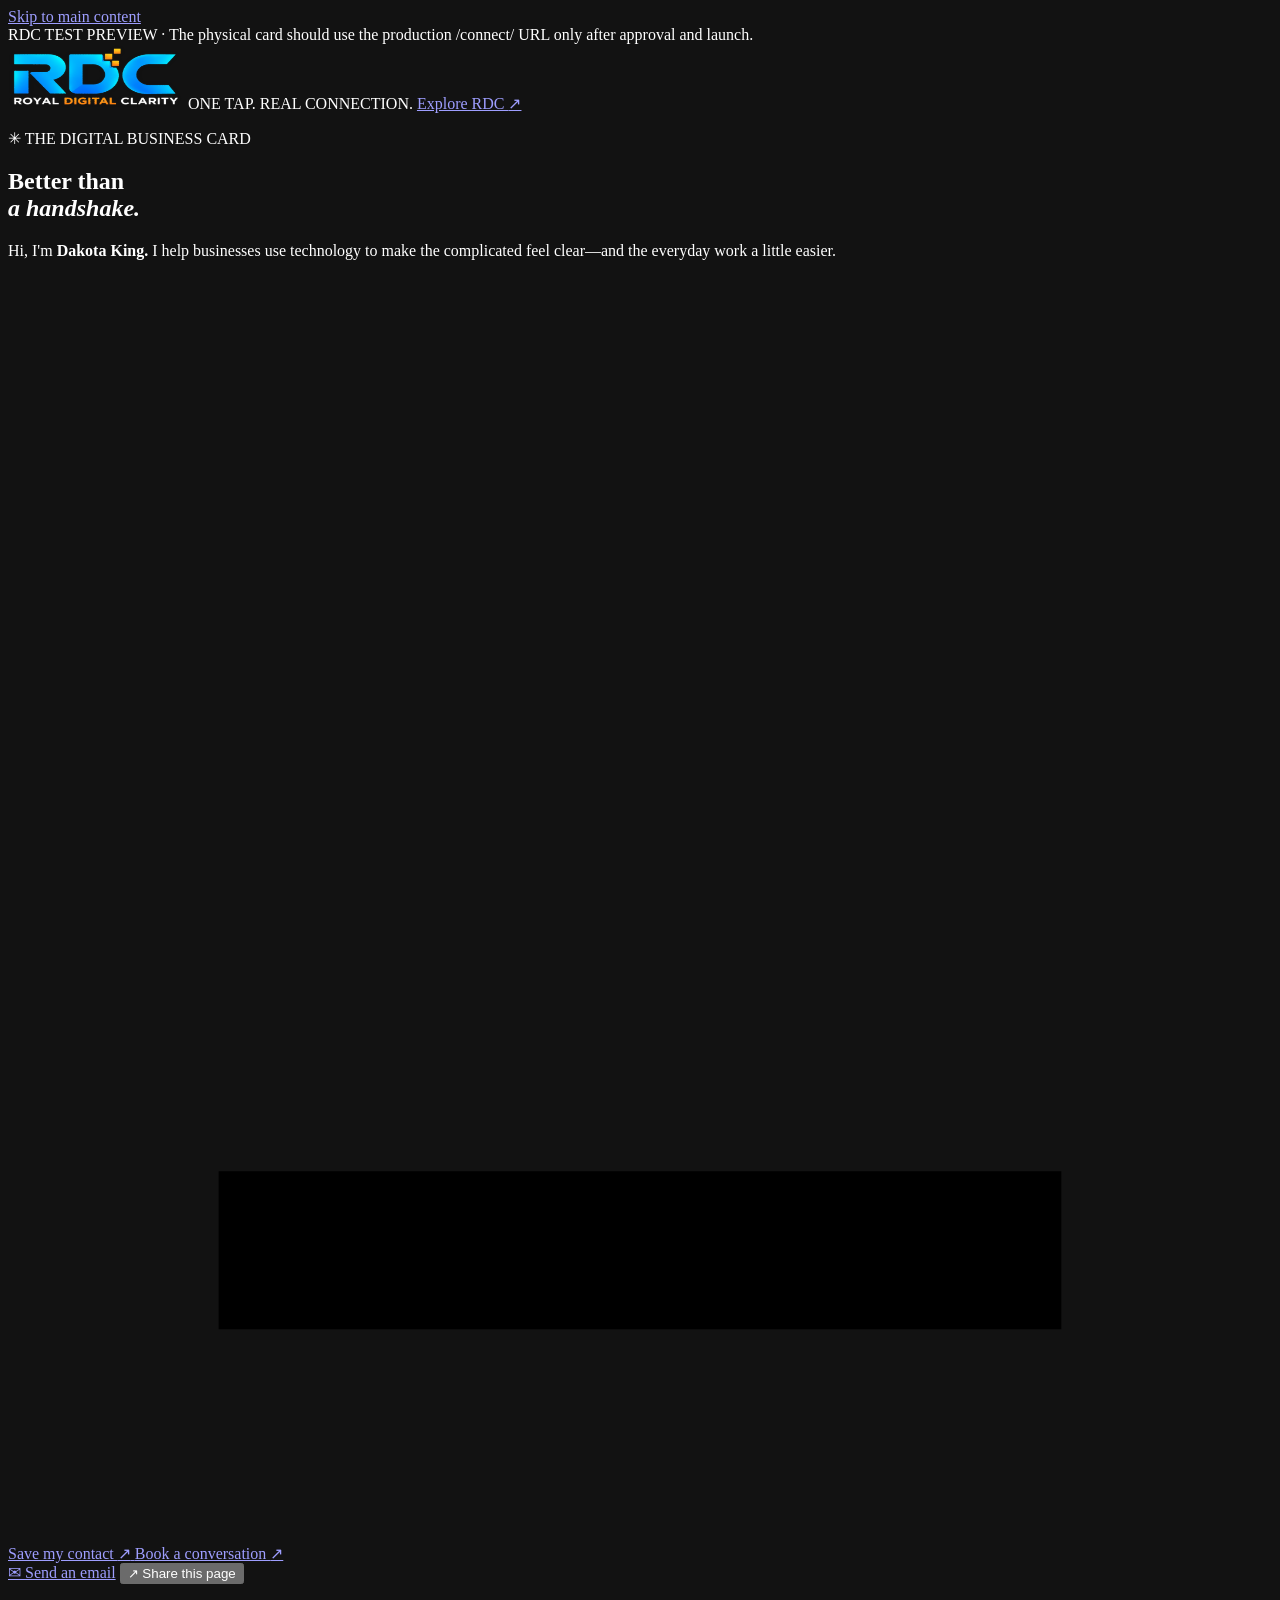
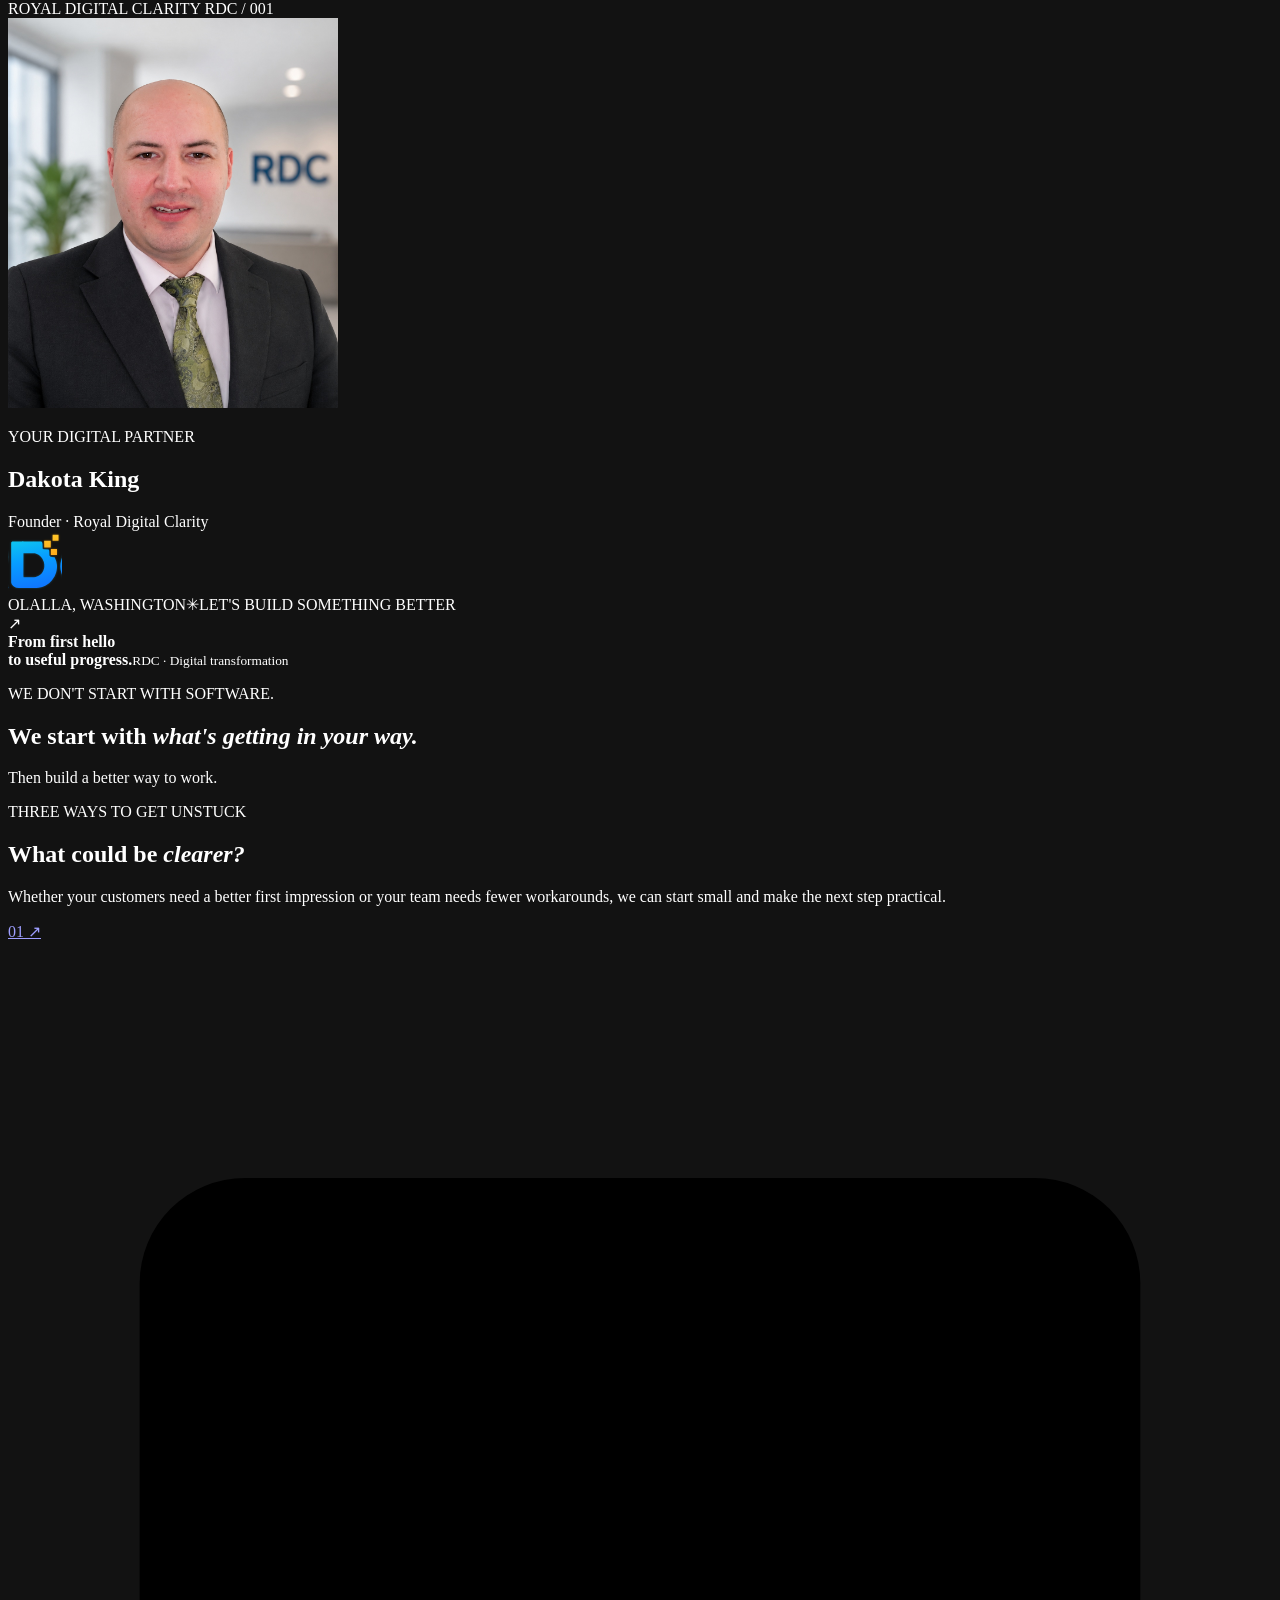
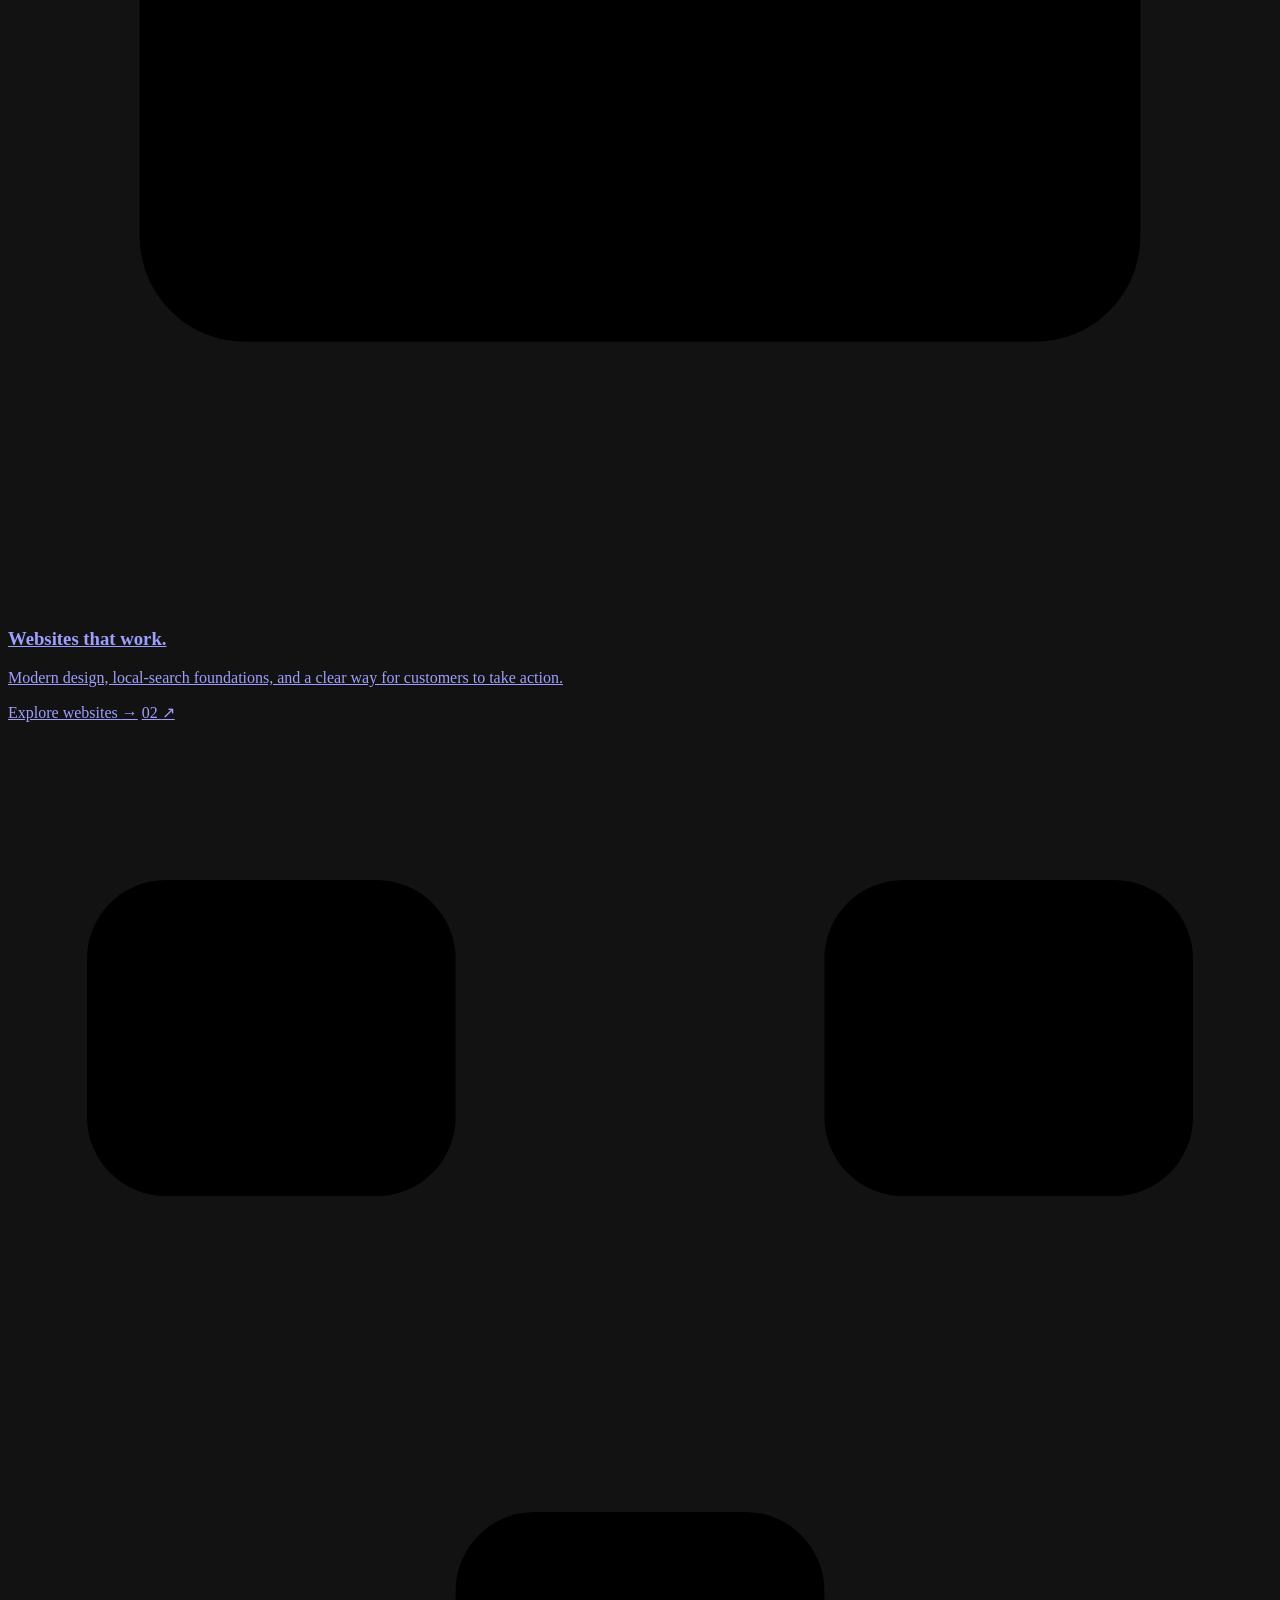
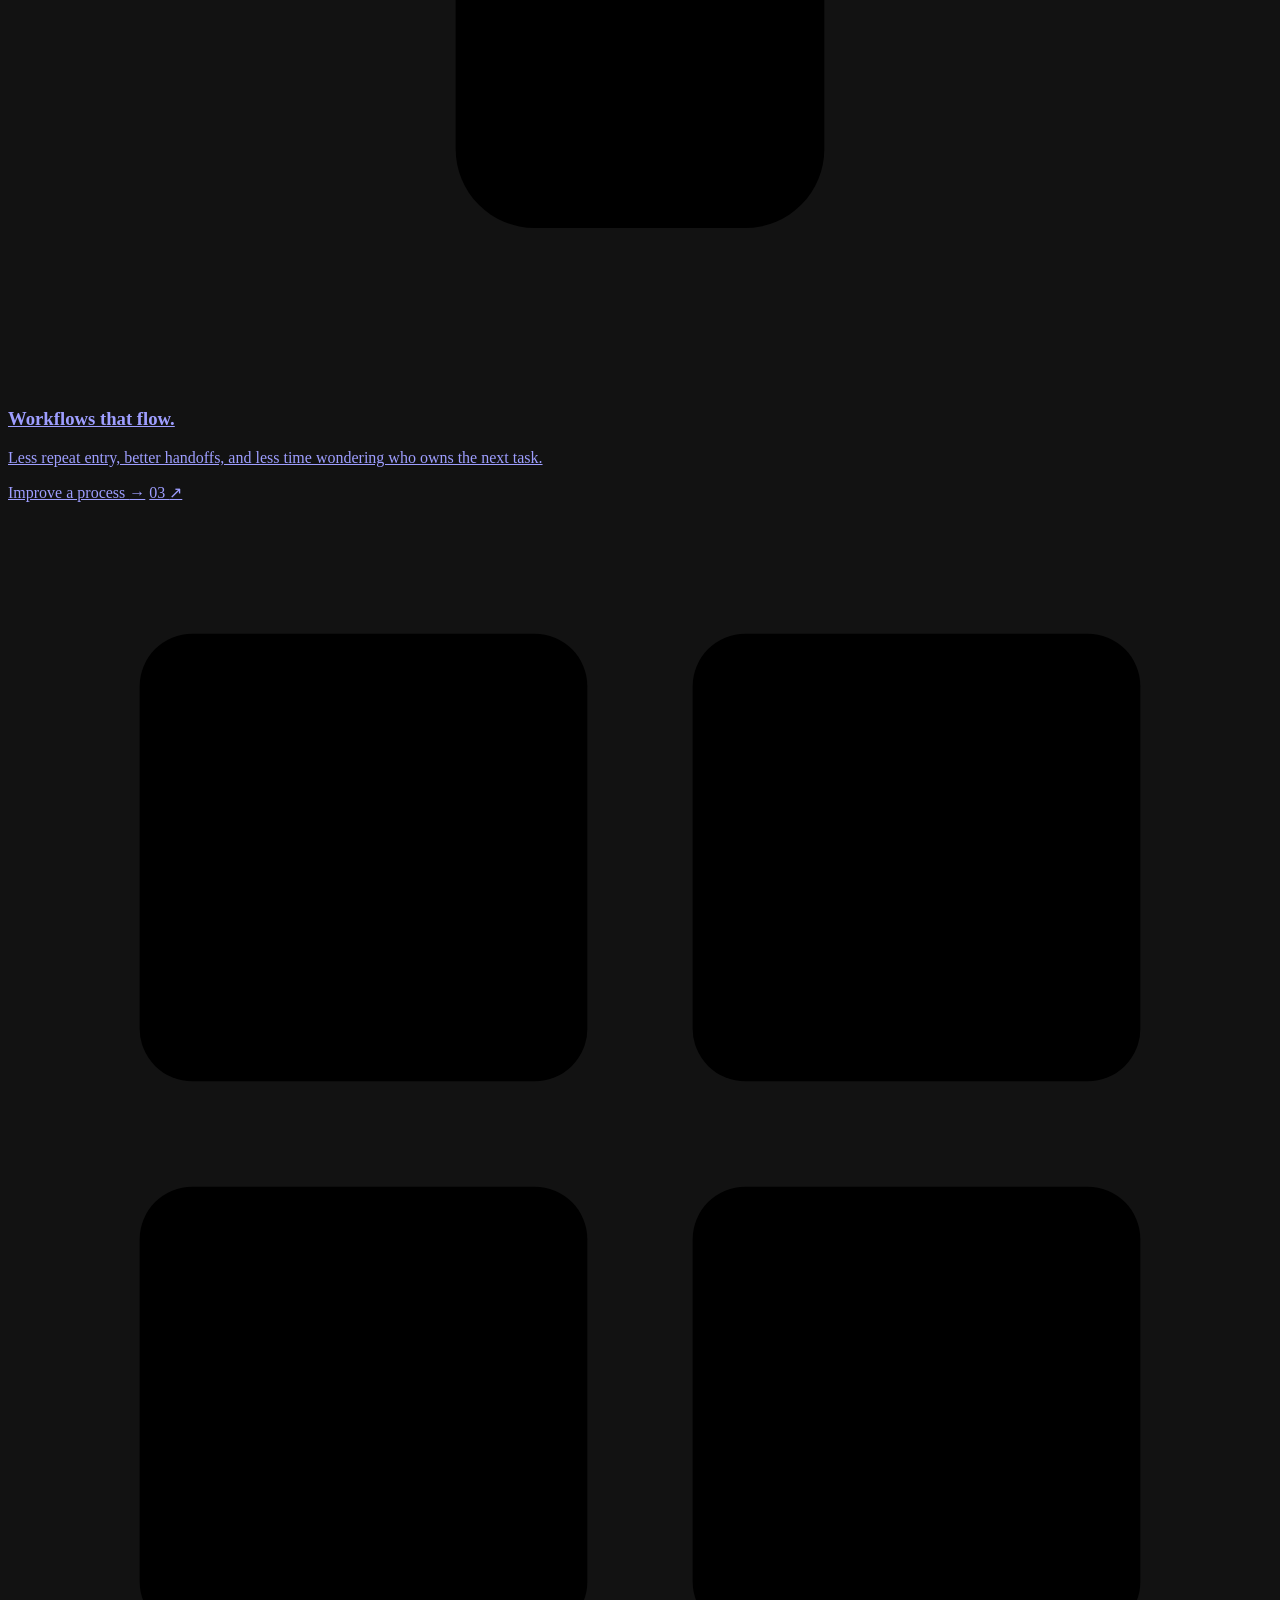
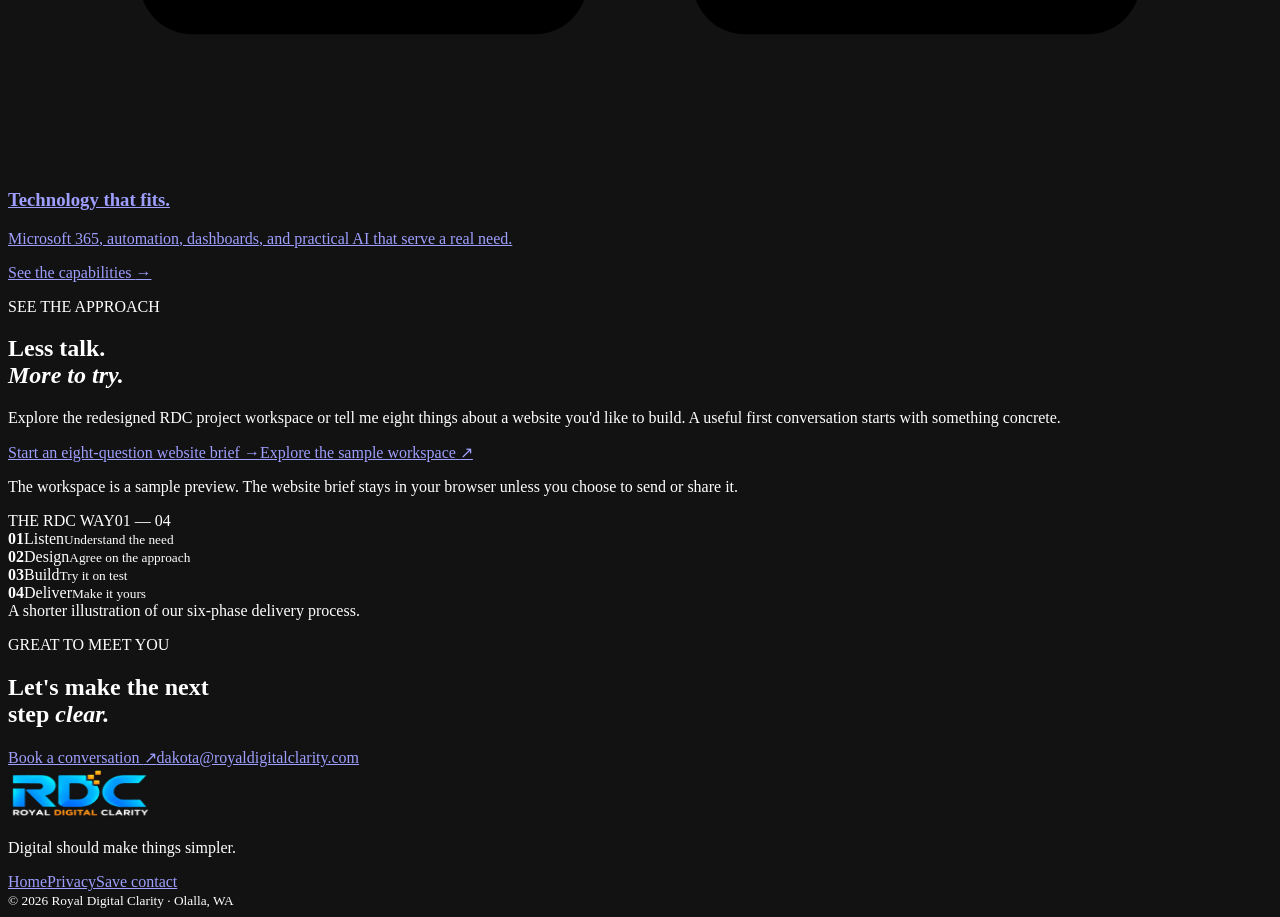
==== connect/index.html @ 61943d0a "feat(connect): add RDC digital key first-party landing page" ====
<!doctype html>
<html lang="en">
<head>
  <meta charset="utf-8">
  <meta name="viewport" content="width=device-width, initial-scale=1">
  <meta name="theme-color" content="#0a1c31">
  <meta name="description" content="Meet Dakota King of Royal Digital Clarity. Save a contact, explore practical websites and better business workflows, or book a conversation.">
  <meta name="robots" content="noindex, nofollow">
  <link rel="canonical" href="https://royaldigitalclarity.com/connect/">
  <meta property="og:type" content="profile">
  <meta property="og:title" content="Connect with Dakota | Royal Digital Clarity">
  <meta property="og:description" content="Don't take my card. Just tap it. Meet RDC and find a clearer digital next step.">
  <meta property="og:url" content="https://royaldigitalclarity.com/connect/">
  <meta property="og:image" content="https://royaldigitalclarity.com/assets/rdc-logo-luminous.png">
  <meta name="color-scheme" content="dark">
  <link rel="icon" href="/assets/rdc-pixel-d.svg" type="image/svg+xml">
  <link rel="stylesheet" href="/connect/connect.css">
  <title>Connect with Dakota | Royal Digital Clarity</title>
</head>
<body>
  <a class="skip" href="#main">Skip to main content</a>
  <div class="preview-ribbon" role="note">RDC TEST PREVIEW <span>· The physical card should use the production /connect/ URL only after approval and launch.</span></div>
  <header class="topbar">
    <a class="home-link" href="/" aria-label="Royal Digital Clarity home"><img src="/assets/rdc-logo-luminous.png" alt="Royal Digital Clarity" width="176" height="65"></a>
    <span class="topbar-note"><span class="signal" aria-hidden="true"></span> ONE TAP. REAL CONNECTION.</span>
    <a class="topbar-back" href="/">Explore RDC <span aria-hidden="true">↗</span></a>
  </header>
  <main id="main">
    <section class="intro" aria-labelledby="intro-heading">
      <div class="ambient ambient-one" aria-hidden="true"></div><div class="ambient ambient-two" aria-hidden="true"></div>
      <div class="intro-shell">
        <div class="intro-copy">
          <p class="eyebrow"><span class="spark" aria-hidden="true">✳</span> THE DIGITAL BUSINESS CARD</p>
          <h1 id="intro-heading">Better than<br><em>a handshake.</em></h1>
          <p class="intro-lead">Hi, I'm <strong>Dakota King.</strong> I help businesses use technology to make the complicated feel clear—and the everyday work a little easier.</p>
          <div class="intro-actions">
            <a class="action action-primary" href="/connect/dakota-king.vcf" download="Dakota-King-RDC.vcf">
              <svg viewBox="0 0 24 24" aria-hidden="true"><path d="M12 3v12m0 0 4-4m-4 4-4-4M4 17v3h16v-3"/></svg>
              Save my contact <span aria-hidden="true">↗</span>
            </a>
            <a class="action action-outline" href="https://outlook.office.com/book/RDC@royaldigitalclarity.onmicrosoft.com/?ismsaljsauthenabled">
              Book a conversation <span aria-hidden="true">↗</span>
            </a>
          </div>
          <div class="micro-actions">
            <a href="mailto:dakota@royaldigitalclarity.com"><span aria-hidden="true">✉</span> Send an email</a>
            <button id="share-card" type="button"><span aria-hidden="true">↗</span> Share this page</button>
          </div>
          <p id="share-status" class="share-status" role="status" aria-live="polite"></p>
        </div>
        <div class="profile-stage">
          <div class="orbit orbit-one" aria-hidden="true"></div><div class="orbit orbit-two" aria-hidden="true"></div>
          <article class="identity-card" aria-label="Dakota King digital business card">
            <div class="card-overline"><span class="card-dot" aria-hidden="true"></span> ROYAL DIGITAL CLARITY <span>RDC / 001</span></div>
            <div class="portrait-wrap"><img src="/assets/dakota-king.jpg" alt="Portrait of Dakota King" width="330" height="390" loading="eager"></div>
            <div class="card-identity">
              <div><p>YOUR DIGITAL PARTNER</p><h2>Dakota King</h2><span>Founder · Royal Digital Clarity</span></div>
              <img class="card-mark" src="/assets/rdc-pixel-d.svg" alt="" width="54" height="60">
            </div>
            <div class="card-bottom"><span>OLALLA, WASHINGTON</span><span class="card-glyph" aria-hidden="true">✳</span><span>LET'S BUILD SOMETHING BETTER</span></div>
          </article>
          <div class="floating-note" aria-hidden="true"><span>↗</span><div><strong>From first hello<br>to useful progress.</strong><small>RDC · Digital transformation</small></div></div>
        </div>
      </div>
    </section>
    <section class="statement" aria-label="What RDC does"><div class="statement-shell"><p>WE DON'T START WITH SOFTWARE.</p><h2>We start with <em>what's getting in your way.</em></h2><span>Then build a better way to work.</span></div></section>
    <section class="services" aria-labelledby="services-heading">
      <div class="section-top"><p class="eyebrow">THREE WAYS TO GET UNSTUCK</p><h2 id="services-heading">What could be <em>clearer?</em></h2><p>Whether your customers need a better first impression or your team needs fewer workarounds, we can start small and make the next step practical.</p></div>
      <div class="service-grid">
        <a class="service-card" href="/website-lift.html"><span class="service-number">01 <span aria-hidden="true">↗</span></span><div class="service-icon" aria-hidden="true"><svg viewBox="0 0 48 48"><rect x="5" y="9" width="38" height="29" rx="4"/><path d="M5 17h38M12 13h1M17 13h1M12 24h18M12 30h12"/></svg></div><h3>Websites that work.</h3><p>Modern design, local-search foundations, and a clear way for customers to take action.</p><span class="service-link">Explore websites <span aria-hidden="true">→</span></span></a>
        <a class="service-card" href="/services.html#operations"><span class="service-number">02 <span aria-hidden="true">↗</span></span><div class="service-icon" aria-hidden="true"><svg viewBox="0 0 48 48"><rect x="3" y="6" width="14" height="12" rx="3"/><rect x="31" y="6" width="14" height="12" rx="3"/><rect x="17" y="30" width="14" height="12" rx="3"/><path d="M17 12h14M24 12v18M24 24h12"/></svg></div><h3>Workflows that flow.</h3><p>Less repeat entry, better handoffs, and less time wondering who owns the next task.</p><span class="service-link">Improve a process <span aria-hidden="true">→</span></span></a>
        <a class="service-card" href="/services.html#microsoft"><span class="service-number">03 <span aria-hidden="true">↗</span></span><div class="service-icon" aria-hidden="true"><svg viewBox="0 0 48 48"><rect x="5" y="5" width="17" height="17" rx="2"/><rect x="26" y="5" width="17" height="17" rx="2"/><rect x="5" y="26" width="17" height="17" rx="2"/><rect x="26" y="26" width="17" height="17" rx="2"/></svg></div><h3>Technology that fits.</h3><p>Microsoft 365, automation, dashboards, and practical AI that serve a real need.</p><span class="service-link">See the capabilities <span aria-hidden="true">→</span></span></a>
      </div>
    </section>
    <section class="experience" aria-labelledby="experience-heading">
      <div class="experience-shell">
        <div class="experience-copy"><p class="eyebrow">SEE THE APPROACH</p><h2 id="experience-heading">Less talk.<br><em>More to try.</em></h2><p>Explore the redesigned RDC project workspace or tell me eight things about a website you'd like to build. A useful first conversation starts with something concrete.</p><div class="experience-actions"><a class="action action-primary" href="/website-intake.html">Start an eight-question website brief <span aria-hidden="true">→</span></a><a class="experience-link" href="/portal/">Explore the sample workspace <span aria-hidden="true">↗</span></a></div><p class="footnote">The workspace is a sample preview. The website brief stays in your browser unless you choose to send or share it.</p></div>
        <div class="demo-panel" aria-label="An illustrative RDC delivery journey"><div class="demo-head"><span class="demo-light"></span><span>THE RDC WAY</span><span>01 — 04</span></div><div class="demo-steps"><div><b>01</b><span>Listen</span><small>Understand the need</small></div><div><b>02</b><span>Design</span><small>Agree on the approach</small></div><div><b>03</b><span>Build</span><small>Try it on test</small></div><div><b>04</b><span>Deliver</span><small>Make it yours</small></div></div><div class="demo-tag">A shorter illustration of our six-phase delivery process.</div></div>
      </div>
    </section>
    <section class="final-cta"><p class="eyebrow">GREAT TO MEET YOU</p><h2>Let's make the next<br>step <em>clear.</em></h2><a class="action action-primary" href="https://outlook.office.com/book/RDC@royaldigitalclarity.onmicrosoft.com/?ismsaljsauthenabled">Book a conversation <span aria-hidden="true">↗</span></a><a class="email-link" href="mailto:dakota@royaldigitalclarity.com">dakota@royaldigitalclarity.com</a></section>
  </main>
  <footer class="footer"><img src="/assets/rdc-logo-luminous.png" alt="Royal Digital Clarity" width="145" height="52"><p>Digital should make things simpler.</p><div><a href="/">Home</a><a href="/privacy.html">Privacy</a><a href="/connect/dakota-king.vcf" download>Save contact</a></div><small>© <span id="year">2026</span> Royal Digital Clarity · Olalla, WA</small></footer>
  <script src="/connect/connect.js" defer></script>
</body>
</html>
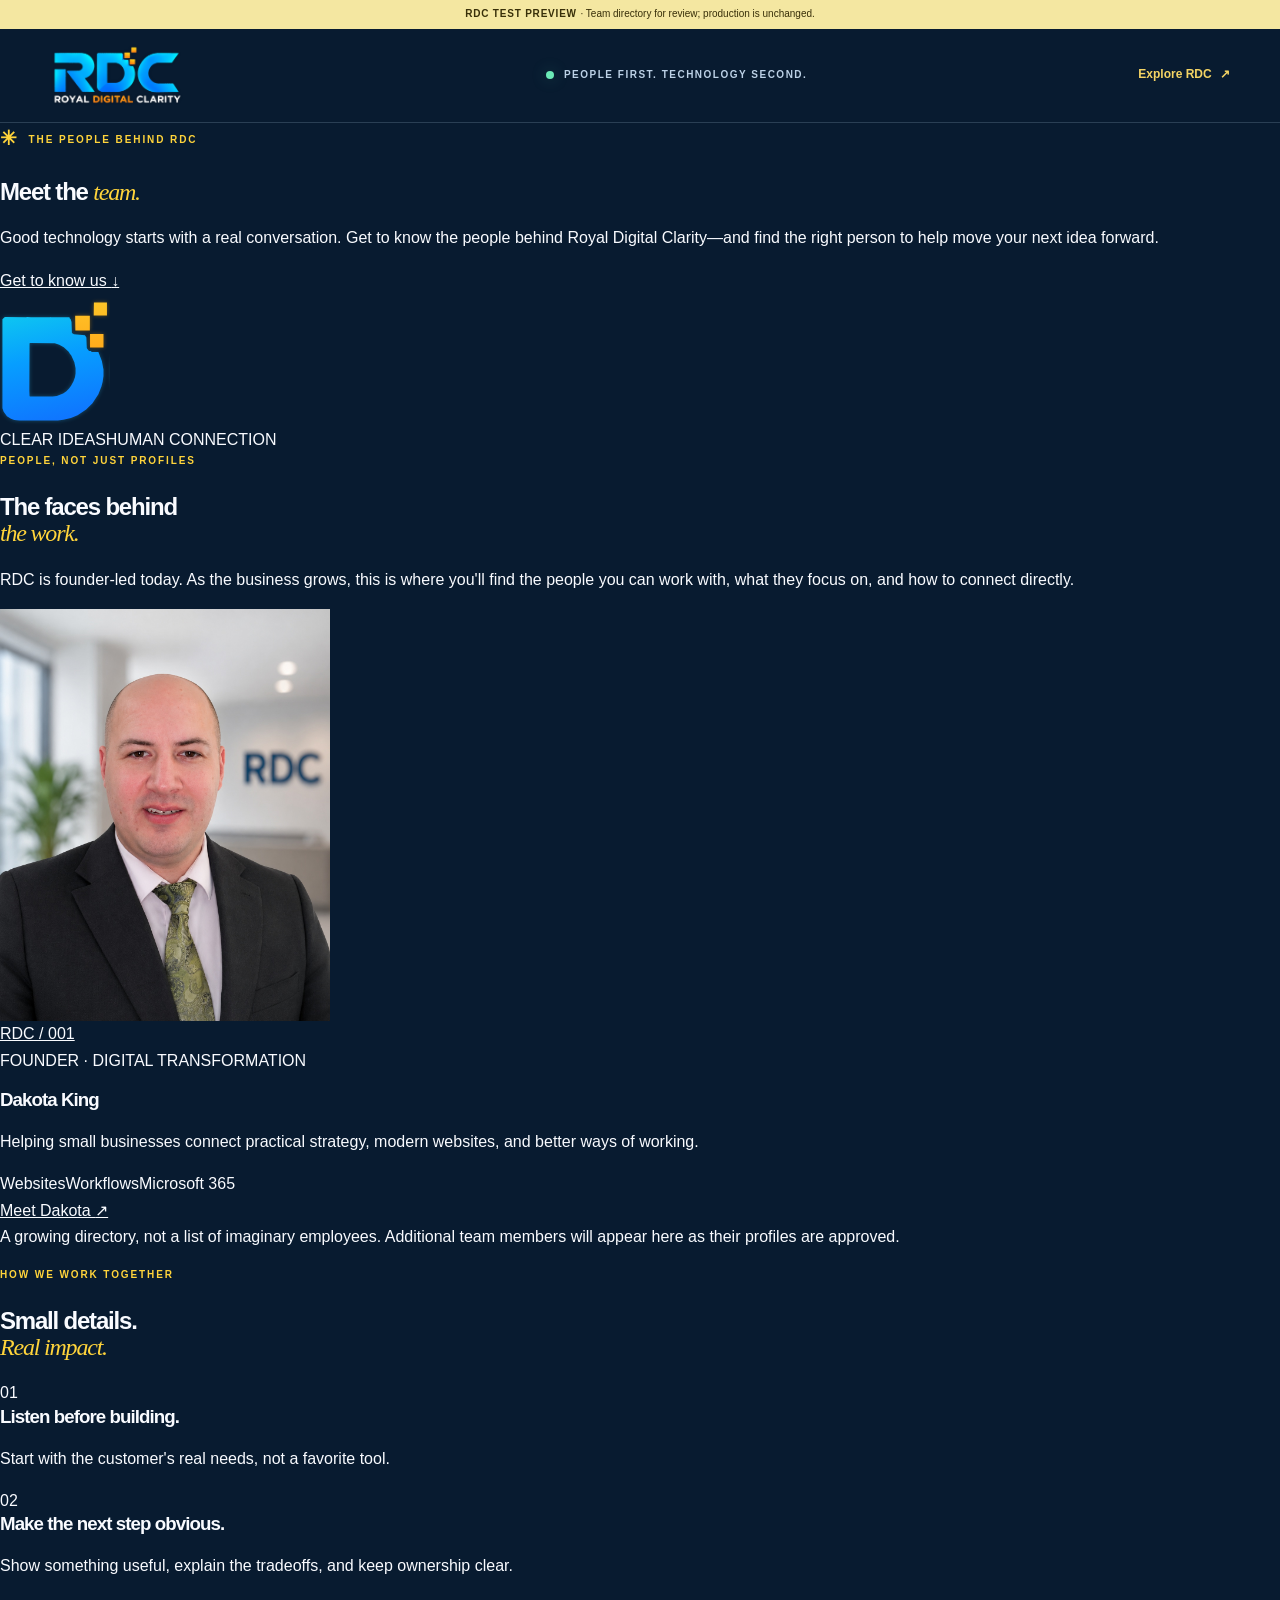
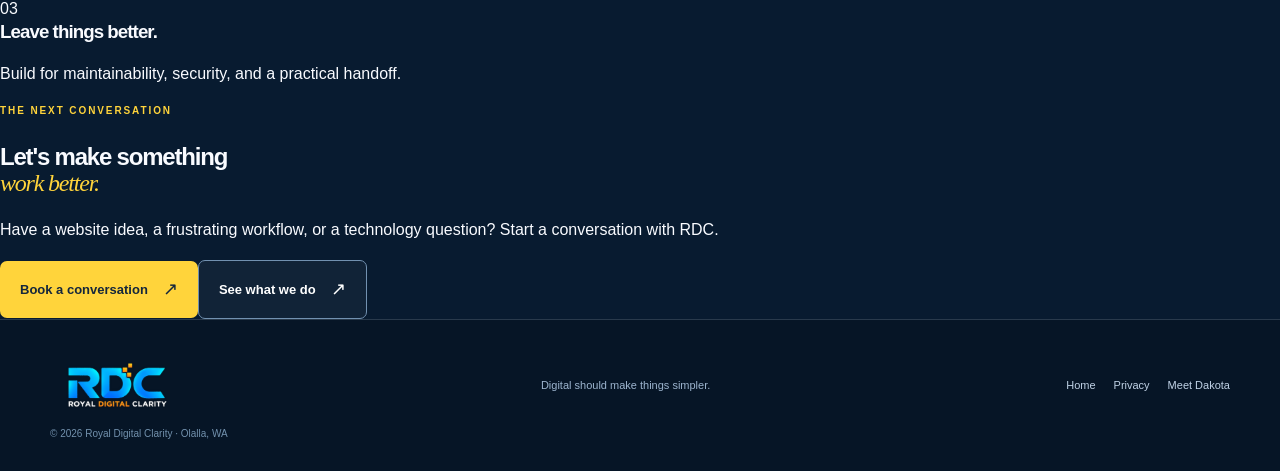
==== commit 3540e0e9: "feat(connect): replace personal landing with scalable Meet the Team directory" ====
--- a/connect/index.html
+++ b/connect/index.html
@@ -2,85 +2,87 @@
 <html lang="en">
 <head>
   <meta charset="utf-8">
-  <meta name="viewport" content="width=device-width, initial-scale=1">
-  <meta name="theme-color" content="#0a1c31">
-  <meta name="description" content="Meet Dakota King of Royal Digital Clarity. Save a contact, explore practical websites and better business workflows, or book a conversation.">
+  <meta name="viewport" content="width=device-width,initial-scale=1">
+  <meta name="theme-color" content="#081b30">
+  <meta name="color-scheme" content="dark">
+  <meta name="description" content="Meet the people behind Royal Digital Clarity. Connect with Dakota King and learn how we help make business technology practical.">
   <meta name="robots" content="noindex, nofollow">
   <link rel="canonical" href="https://royaldigitalclarity.com/connect/">
-  <meta property="og:type" content="profile">
-  <meta property="og:title" content="Connect with Dakota | Royal Digital Clarity">
-  <meta property="og:description" content="Don't take my card. Just tap it. Meet RDC and find a clearer digital next step.">
+  <meta property="og:type" content="website">
+  <meta property="og:title" content="Meet the Team | Royal Digital Clarity">
+  <meta property="og:description" content="Get to know the people making digital transformation clearer and more practical.">
   <meta property="og:url" content="https://royaldigitalclarity.com/connect/">
   <meta property="og:image" content="https://royaldigitalclarity.com/assets/rdc-logo-luminous.png">
-  <meta name="color-scheme" content="dark">
   <link rel="icon" href="/assets/rdc-pixel-d.svg" type="image/svg+xml">
   <link rel="stylesheet" href="/connect/connect.css">
-  <title>Connect with Dakota | Royal Digital Clarity</title>
+  <link rel="stylesheet" href="/connect/team.css">
+  <title>Meet the Team | Royal Digital Clarity</title>
 </head>
 <body>
   <a class="skip" href="#main">Skip to main content</a>
-  <div class="preview-ribbon" role="note">RDC TEST PREVIEW <span>· The physical card should use the production /connect/ URL only after approval and launch.</span></div>
+  <div class="preview-ribbon" role="note">RDC TEST PREVIEW <span>· Team directory for review; production is unchanged.</span></div>
   <header class="topbar">
     <a class="home-link" href="/" aria-label="Royal Digital Clarity home"><img src="/assets/rdc-logo-luminous.png" alt="Royal Digital Clarity" width="176" height="65"></a>
-    <span class="topbar-note"><span class="signal" aria-hidden="true"></span> ONE TAP. REAL CONNECTION.</span>
+    <span class="topbar-note"><span class="signal" aria-hidden="true"></span> PEOPLE FIRST. TECHNOLOGY SECOND.</span>
     <a class="topbar-back" href="/">Explore RDC <span aria-hidden="true">↗</span></a>
   </header>
   <main id="main">
-    <section class="intro" aria-labelledby="intro-heading">
-      <div class="ambient ambient-one" aria-hidden="true"></div><div class="ambient ambient-two" aria-hidden="true"></div>
-      <div class="intro-shell">
-        <div class="intro-copy">
-          <p class="eyebrow"><span class="spark" aria-hidden="true">✳</span> THE DIGITAL BUSINESS CARD</p>
-          <h1 id="intro-heading">Better than<br><em>a handshake.</em></h1>
-          <p class="intro-lead">Hi, I'm <strong>Dakota King.</strong> I help businesses use technology to make the complicated feel clear—and the everyday work a little easier.</p>
-          <div class="intro-actions">
-            <a class="action action-primary" href="/connect/dakota-king.vcf" download="Dakota-King-RDC.vcf">
-              <svg viewBox="0 0 24 24" aria-hidden="true"><path d="M12 3v12m0 0 4-4m-4 4-4-4M4 17v3h16v-3"/></svg>
-              Save my contact <span aria-hidden="true">↗</span>
-            </a>
-            <a class="action action-outline" href="https://outlook.office.com/book/RDC@royaldigitalclarity.onmicrosoft.com/?ismsaljsauthenabled">
-              Book a conversation <span aria-hidden="true">↗</span>
-            </a>
-          </div>
-          <div class="micro-actions">
-            <a href="mailto:dakota@royaldigitalclarity.com"><span aria-hidden="true">✉</span> Send an email</a>
-            <button id="share-card" type="button"><span aria-hidden="true">↗</span> Share this page</button>
-          </div>
-          <p id="share-status" class="share-status" role="status" aria-live="polite"></p>
+    <section class="team-hero" aria-labelledby="team-heading">
+      <div class="team-glow" aria-hidden="true"></div>
+      <div class="team-hero-inner">
+        <div class="team-hero-copy">
+          <p class="eyebrow"><span class="spark" aria-hidden="true">✳</span> THE PEOPLE BEHIND RDC</p>
+          <h1 id="team-heading">Meet the <em>team.</em></h1>
+          <p class="team-lead">Good technology starts with a real conversation. Get to know the people behind Royal Digital Clarity—and find the right person to help move your next idea forward.</p>
+          <a class="team-scroll-link" href="#people">Get to know us <span aria-hidden="true">↓</span></a>
         </div>
-        <div class="profile-stage">
-          <div class="orbit orbit-one" aria-hidden="true"></div><div class="orbit orbit-two" aria-hidden="true"></div>
-          <article class="identity-card" aria-label="Dakota King digital business card">
-            <div class="card-overline"><span class="card-dot" aria-hidden="true"></span> ROYAL DIGITAL CLARITY <span>RDC / 001</span></div>
-            <div class="portrait-wrap"><img src="/assets/dakota-king.jpg" alt="Portrait of Dakota King" width="330" height="390" loading="eager"></div>
-            <div class="card-identity">
-              <div><p>YOUR DIGITAL PARTNER</p><h2>Dakota King</h2><span>Founder · Royal Digital Clarity</span></div>
-              <img class="card-mark" src="/assets/rdc-pixel-d.svg" alt="" width="54" height="60">
-            </div>
-            <div class="card-bottom"><span>OLALLA, WASHINGTON</span><span class="card-glyph" aria-hidden="true">✳</span><span>LET'S BUILD SOMETHING BETTER</span></div>
-          </article>
-          <div class="floating-note" aria-hidden="true"><span>↗</span><div><strong>From first hello<br>to useful progress.</strong><small>RDC · Digital transformation</small></div></div>
+        <div class="team-hero-art" aria-hidden="true">
+          <div class="team-art-ring ring-a"></div><div class="team-art-ring ring-b"></div><div class="team-art-ring ring-c"></div>
+          <div class="team-art-core"><img src="/assets/rdc-pixel-d.svg" alt="" width="110" height="125"></div>
+          <span class="team-art-tag">CLEAR IDEAS</span><span class="team-art-tag tag-two">HUMAN CONNECTION</span>
         </div>
       </div>
     </section>
-    <section class="statement" aria-label="What RDC does"><div class="statement-shell"><p>WE DON'T START WITH SOFTWARE.</p><h2>We start with <em>what's getting in your way.</em></h2><span>Then build a better way to work.</span></div></section>
-    <section class="services" aria-labelledby="services-heading">
-      <div class="section-top"><p class="eyebrow">THREE WAYS TO GET UNSTUCK</p><h2 id="services-heading">What could be <em>clearer?</em></h2><p>Whether your customers need a better first impression or your team needs fewer workarounds, we can start small and make the next step practical.</p></div>
-      <div class="service-grid">
-        <a class="service-card" href="/website-lift.html"><span class="service-number">01 <span aria-hidden="true">↗</span></span><div class="service-icon" aria-hidden="true"><svg viewBox="0 0 48 48"><rect x="5" y="9" width="38" height="29" rx="4"/><path d="M5 17h38M12 13h1M17 13h1M12 24h18M12 30h12"/></svg></div><h3>Websites that work.</h3><p>Modern design, local-search foundations, and a clear way for customers to take action.</p><span class="service-link">Explore websites <span aria-hidden="true">→</span></span></a>
-        <a class="service-card" href="/services.html#operations"><span class="service-number">02 <span aria-hidden="true">↗</span></span><div class="service-icon" aria-hidden="true"><svg viewBox="0 0 48 48"><rect x="3" y="6" width="14" height="12" rx="3"/><rect x="31" y="6" width="14" height="12" rx="3"/><rect x="17" y="30" width="14" height="12" rx="3"/><path d="M17 12h14M24 12v18M24 24h12"/></svg></div><h3>Workflows that flow.</h3><p>Less repeat entry, better handoffs, and less time wondering who owns the next task.</p><span class="service-link">Improve a process <span aria-hidden="true">→</span></span></a>
-        <a class="service-card" href="/services.html#microsoft"><span class="service-number">03 <span aria-hidden="true">↗</span></span><div class="service-icon" aria-hidden="true"><svg viewBox="0 0 48 48"><rect x="5" y="5" width="17" height="17" rx="2"/><rect x="26" y="5" width="17" height="17" rx="2"/><rect x="5" y="26" width="17" height="17" rx="2"/><rect x="26" y="26" width="17" height="17" rx="2"/></svg></div><h3>Technology that fits.</h3><p>Microsoft 365, automation, dashboards, and practical AI that serve a real need.</p><span class="service-link">See the capabilities <span aria-hidden="true">→</span></span></a>
+    <section class="team-section" id="people" aria-labelledby="people-heading">
+      <div class="team-section-heading">
+        <div><p class="eyebrow">PEOPLE, NOT JUST PROFILES</p><h2 id="people-heading">The faces behind<br><em>the work.</em></h2></div>
+        <p>RDC is founder-led today. As the business grows, this is where you'll find the people you can work with, what they focus on, and how to connect directly.</p>
+      </div>
+      <div class="people-grid" role="list">
+        <article class="person-card" role="listitem">
+          <a class="person-photo" href="/connect/dakota/" aria-label="Meet Dakota King">
+            <img src="/assets/dakota-king.jpg" alt="Dakota King" width="330" height="390" loading="eager">
+            <span class="person-photo-label">RDC / 001</span>
+          </a>
+          <div class="person-details">
+            <p class="person-role">FOUNDER · DIGITAL TRANSFORMATION</p>
+            <h3>Dakota King</h3>
+            <p>Helping small businesses connect practical strategy, modern websites, and better ways of working.</p>
+            <div class="person-specialties" aria-label="Areas of focus"><span>Websites</span><span>Workflows</span><span>Microsoft 365</span></div>
+            <a class="person-cta" href="/connect/dakota/">Meet Dakota <span aria-hidden="true">↗</span></a>
+          </div>
+        </article>
+      </div>
+      <p class="team-note">A growing directory, not a list of imaginary employees. Additional team members will appear here as their profiles are approved.</p>
+    </section>
+    <section class="team-values" aria-labelledby="values-heading">
+      <div class="team-values-inner">
+        <div><p class="eyebrow">HOW WE WORK TOGETHER</p><h2 id="values-heading">Small details.<br><em>Real impact.</em></h2></div>
+        <div class="team-values-list">
+          <div><span>01</span><div><h3>Listen before building.</h3><p>Start with the customer's real needs, not a favorite tool.</p></div></div>
+          <div><span>02</span><div><h3>Make the next step obvious.</h3><p>Show something useful, explain the tradeoffs, and keep ownership clear.</p></div></div>
+          <div><span>03</span><div><h3>Leave things better.</h3><p>Build for maintainability, security, and a practical handoff.</p></div></div>
+        </div>
       </div>
     </section>
-    <section class="experience" aria-labelledby="experience-heading">
-      <div class="experience-shell">
-        <div class="experience-copy"><p class="eyebrow">SEE THE APPROACH</p><h2 id="experience-heading">Less talk.<br><em>More to try.</em></h2><p>Explore the redesigned RDC project workspace or tell me eight things about a website you'd like to build. A useful first conversation starts with something concrete.</p><div class="experience-actions"><a class="action action-primary" href="/website-intake.html">Start an eight-question website brief <span aria-hidden="true">→</span></a><a class="experience-link" href="/portal/">Explore the sample workspace <span aria-hidden="true">↗</span></a></div><p class="footnote">The workspace is a sample preview. The website brief stays in your browser unless you choose to send or share it.</p></div>
-        <div class="demo-panel" aria-label="An illustrative RDC delivery journey"><div class="demo-head"><span class="demo-light"></span><span>THE RDC WAY</span><span>01 — 04</span></div><div class="demo-steps"><div><b>01</b><span>Listen</span><small>Understand the need</small></div><div><b>02</b><span>Design</span><small>Agree on the approach</small></div><div><b>03</b><span>Build</span><small>Try it on test</small></div><div><b>04</b><span>Deliver</span><small>Make it yours</small></div></div><div class="demo-tag">A shorter illustration of our six-phase delivery process.</div></div>
-      </div>
+    <section class="team-end" aria-labelledby="team-end-heading">
+      <p class="eyebrow">THE NEXT CONVERSATION</p>
+      <h2 id="team-end-heading">Let's make something<br><em>work better.</em></h2>
+      <p>Have a website idea, a frustrating workflow, or a technology question? Start a conversation with RDC.</p>
+      <div class="team-end-actions"><a class="action action-primary" href="https://outlook.office.com/book/RDC@royaldigitalclarity.onmicrosoft.com/?ismsaljsauthenabled">Book a conversation <span aria-hidden="true">↗</span></a><a class="action action-outline" href="/services.html">See what we do <span aria-hidden="true">↗</span></a></div>
     </section>
-    <section class="final-cta"><p class="eyebrow">GREAT TO MEET YOU</p><h2>Let's make the next<br>step <em>clear.</em></h2><a class="action action-primary" href="https://outlook.office.com/book/RDC@royaldigitalclarity.onmicrosoft.com/?ismsaljsauthenabled">Book a conversation <span aria-hidden="true">↗</span></a><a class="email-link" href="mailto:dakota@royaldigitalclarity.com">dakota@royaldigitalclarity.com</a></section>
   </main>
-  <footer class="footer"><img src="/assets/rdc-logo-luminous.png" alt="Royal Digital Clarity" width="145" height="52"><p>Digital should make things simpler.</p><div><a href="/">Home</a><a href="/privacy.html">Privacy</a><a href="/connect/dakota-king.vcf" download>Save contact</a></div><small>© <span id="year">2026</span> Royal Digital Clarity · Olalla, WA</small></footer>
+  <footer class="footer"><img src="/assets/rdc-logo-luminous.png" alt="Royal Digital Clarity" width="145" height="52"><p>Digital should make things simpler.</p><div><a href="/">Home</a><a href="/privacy.html">Privacy</a><a href="/connect/dakota/">Meet Dakota</a></div><small>© <span id="year">2026</span> Royal Digital Clarity · Olalla, WA</small></footer>
   <script src="/connect/connect.js" defer></script>
 </body>
 </html>
--- a/connect/connect.css
+++ b/connect/connect.css
@@ -0,0 +1,125 @@
+:root{--navy:#081b30;--navy-2:#112d4b;--ink:#17283e;--blue:#1455d9;--gold:#ffd43b;--white:#f9fbff;--muted:#a8bdd4;--line:rgba(181,206,231,.2)}
+*{box-sizing:border-box}
+html{scroll-behavior:smooth}
+body{margin:0;font:16px/1.65 "Segoe UI",Arial,sans-serif;color:var(--white);background:var(--navy)}
+img{max-width:100%;height:auto;display:block}
+a{color:inherit}
+button{font:inherit;cursor:pointer}
+h1,h2,h3,p{margin-top:0}
+h1,h2,h3{line-height:1.08;letter-spacing:-.05em}
+a:focus-visible,button:focus-visible{outline:3px solid var(--gold);outline-offset:5px}
+.skip{position:fixed;top:-100px;left:10px;padding:10px 15px;background:var(--gold);color:var(--ink);z-index:100;text-decoration:none}
+.skip:focus{top:10px}
+.preview-ribbon{text-align:center;background:#f4e7a1;color:#382f09;padding:6px 15px;font-size:10px;font-weight:800;letter-spacing:.08em}
+.preview-ribbon span{font-weight:500;letter-spacing:0}
+.topbar{min-height:94px;display:flex;align-items:center;justify-content:space-between;gap:20px;padding:13px max(40px,calc((100vw - 1180px)/2));border-bottom:1px solid var(--line);background:var(--navy)}
+.home-link img{width:165px;height:64px;object-fit:contain;object-position:left}
+.topbar-note{display:flex;align-items:center;gap:10px;font-size:10px;letter-spacing:.15em;font-weight:750;color:#bcd1e6}
+.signal,.card-dot{display:inline-block;width:8px;height:8px;border-radius:50%;background:#6beab7;box-shadow:0 0 16px #6beab744}
+.topbar-back{text-decoration:none;font-size:12px;font-weight:700;color:#f4d464}
+.topbar-back span{margin-left:5px}
+.intro{isolation:isolate;position:relative;overflow:hidden;background:radial-gradient(ellipse at 80% 45%,#193e65 0%,#0d2643 34%,#081b30 70%);border-bottom:1px solid var(--line)}
+.ambient{position:absolute;pointer-events:none;z-index:-1;border-radius:50%;filter:blur(4px);opacity:.24}
+.ambient-one{height:540px;width:540px;background:radial-gradient(circle,#1455d9 0%,transparent 67%);top:-260px;right:-100px}
+.ambient-two{height:490px;width:490px;background:radial-gradient(circle,#ffd43b 0%,transparent 67%);left:-300px;bottom:-300px;opacity:.08}
+.intro-shell{max-width:1180px;margin:auto;min-height:630px;display:grid;grid-template-columns:1.12fr .88fr;align-items:center;gap:76px;padding:72px 36px 94px}
+.eyebrow{color:#ffd43b;font-size:10px;line-height:1.5;font-weight:800;letter-spacing:.19em;margin:0 0 26px}
+.spark{font-size:20px;vertical-align:-2px;margin-right:5px}
+.intro h1{font-size:clamp(3.6rem,6.8vw,6.9rem);font-weight:650;letter-spacing:-.07em;line-height:.99;margin-bottom:29px}
+em{font-family:Georgia,"Times New Roman",serif;color:var(--gold);font-weight:400}
+.intro-lead{max-width:560px;color:#b9cadd;font-size:17px;line-height:1.85;margin-bottom:32px}
+.intro-lead strong{color:#fff}
+.intro-actions{display:flex;flex-wrap:wrap;gap:12px}
+.action{display:inline-flex;gap:15px;align-items:center;justify-content:center;min-height:56px;padding:14px 20px;border-radius:7px;text-align:center;font-size:13px;font-weight:750;text-decoration:none;transition:transform .22s ease,background .22s ease}
+.action:hover{transform:translateY(-2px)}
+.action span{font-size:18px;font-weight:400}
+.action svg{width:21px;height:21px;fill:none;stroke:currentColor;stroke-width:1.8;stroke-linecap:round;stroke-linejoin:round}
+.action-primary{background:var(--gold);color:#15273c}
+.action-primary:hover{background:#ffe26b}
+.action-outline{border:1px solid #7291b0;background:rgba(255,255,255,.035);color:#fff}
+.action-outline:hover{background:rgba(255,255,255,.09)}
+.micro-actions{display:flex;flex-wrap:wrap;gap:24px;margin-top:20px}
+.micro-actions a,.micro-actions button{padding:5px 0;background:transparent;border:0;color:#a6c2e2;text-decoration:none;font-size:12px;line-height:1.7}
+.micro-actions a:hover,.micro-actions button:hover{color:var(--gold);text-decoration:underline}
+.micro-actions span{margin-right:6px}
+.share-status{min-height:21px;margin:6px 0 0;color:#e9d58a;font-size:11px}
+.profile-stage{position:relative;min-width:0;display:grid;place-items:center;padding:20px 0 34px}
+.orbit{position:absolute;border:1px solid rgba(139,180,224,.19);border-radius:50%;pointer-events:none}
+.orbit-one{width:495px;height:495px;transform:rotate(-15deg);border-style:dashed}
+.orbit-two{width:370px;height:370px}
+.identity-card{width:min(100%,365px);position:relative;z-index:1;background:linear-gradient(158deg,#213c58,#10243c 62%,#07172c);border:1px solid #527ba6;border-radius:18px;padding:19px;transform:rotate(3deg);box-shadow:0 35px 90px #0008,0 0 80px #1455d922;transition:transform .3s ease}
+.identity-card:hover{transform:rotate(0deg) translateY(-4px)}
+.card-overline{display:flex;align-items:center;gap:7px;font-weight:700;font-size:8px;letter-spacing:.11em;color:#dbeafa}
+.card-overline span:last-child{margin-left:auto;font-size:8px;color:#a6c4df}
+.card-dot{width:6px;height:6px}
+.portrait-wrap{margin:17px 0 20px;border-radius:10px;overflow:hidden;max-height:286px;background:#284766}
+.portrait-wrap img{width:100%;height:286px;object-fit:cover;object-position:50% 25%;filter:saturate(.88)}
+.card-identity{display:flex;align-items:center;justify-content:space-between;gap:12px;padding-bottom:23px}
+.card-identity p{color:#ffd43b;font-size:9px;letter-spacing:.14em;font-weight:800;margin:0 0 9px}
+.card-identity h2{font-size:29px;color:#fff;margin:0 0 5px}
+.card-identity span{display:block;color:#b1c7de;font-size:10px}
+.card-mark{width:49px;height:56px;object-fit:contain;flex:0 0 auto}
+.card-bottom{display:flex;align-items:center;justify-content:space-between;gap:6px;border-top:1px solid #3a5875;padding-top:16px;font-size:7px;letter-spacing:.06em;color:#9eb9d5;font-weight:700}
+.card-glyph{font-size:20px;color:var(--gold);line-height:1}
+.floating-note{position:absolute;z-index:2;right:-26px;bottom:0;display:flex;align-items:center;gap:13px;background:var(--gold);color:#192a3a;padding:17px 21px;border-radius:9px;box-shadow:0 18px 50px #0005;transform:rotate(-3deg)}
+.floating-note>span{font-size:23px}
+.floating-note strong{font-size:12px;line-height:1.35;display:block}
+.floating-note small{display:block;font-size:8px;color:#645b3c;margin-top:5px}
+.statement{background:#0c223b;padding:61px 24px;border-bottom:1px solid var(--line);text-align:center}
+.statement-shell{max-width:870px;margin:auto}
+.statement p{font-size:10px;letter-spacing:.19em;color:#8faaca;font-weight:700;margin-bottom:22px}
+.statement h2{font-size:clamp(2rem,3.5vw,3.7rem);margin-bottom:14px;font-weight:590}
+.statement span{color:#91aac4;font-size:13px}
+.services{max-width:1180px;margin:auto;padding:100px 36px 110px}
+.section-top{max-width:760px;margin-bottom:44px}
+.section-top h2{font-size:clamp(2.7rem,4.6vw,4.9rem);font-weight:600;margin-bottom:20px}
+.section-top p:last-child{max-width:640px;color:#b0c4da;line-height:1.85;font-size:15px}
+.service-grid{display:grid;grid-template-columns:repeat(3,minmax(0,1fr));gap:16px}
+.service-card{display:flex;flex-direction:column;min-height:358px;background:linear-gradient(155deg,#172f4b,#0c2139);border:1px solid #2b4663;border-radius:13px;padding:28px;text-decoration:none;transition:border-color .2s ease,transform .2s ease}
+.service-card:hover{transform:translateY(-5px);border-color:#ffd43b}
+.service-number{display:flex;justify-content:space-between;color:#95b4d1;font-size:10px;letter-spacing:.14em;font-weight:750}
+.service-number span{font-size:18px}
+.service-icon{width:58px;height:58px;display:grid;place-items:center;margin:20px 0 27px;border-radius:15px;background:#1b3f67}
+.service-icon svg{width:36px;height:36px;stroke:#ffd43b;stroke-width:2;fill:none;stroke-linecap:round;stroke-linejoin:round}
+.service-card h3{font-size:24px;margin-bottom:12px}
+.service-card p{font-size:13px;line-height:1.8;color:#a8bfd8;flex:1;margin-bottom:22px}
+.service-link{display:flex;justify-content:space-between;gap:10px;color:#ffd43b;font-size:11px;font-weight:700}
+.service-link span{font-size:19px}
+.experience{background:#f3f6f8;color:#172c44;padding:100px 36px}
+.experience-shell{max-width:1180px;margin:auto;display:grid;grid-template-columns:1.03fr .97fr;gap:100px;align-items:center}
+.experience .eyebrow{color:#1455d9}
+.experience h2{font-size:clamp(2.8rem,5vw,5.1rem);margin-bottom:24px}
+.experience em{color:#1455d9}
+.experience-copy>p:not(.eyebrow){font-size:15px;line-height:1.85;color:#596f84;max-width:530px}
+.experience-actions{display:flex;align-items:flex-start;flex-direction:column;gap:16px;margin-top:25px}
+.experience .action-primary{background:#1455d9;color:#fff}
+.experience .action-primary:hover{background:#1042ac}
+.experience-link{font-size:13px;text-decoration:none;color:#1455d9;font-weight:700}
+.experience-link:hover{text-decoration:underline}
+.experience .footnote{font-size:11px!important;color:#61758b!important;margin-top:28px}
+.demo-panel{background:#fff;border:1px solid #d8e0e9;border-radius:15px;box-shadow:0 28px 70px #1d3b5e21;transform:rotate(2deg);overflow:hidden}
+.demo-head{display:flex;align-items:center;gap:8px;padding:20px 22px;background:#102640;color:#c9d9e8;font-size:9px;font-weight:700;letter-spacing:.13em}
+.demo-head span:last-child{margin-left:auto;color:#9db2c9}
+.demo-light{width:8px;height:8px;background:#6ad6a6;border-radius:50%}
+.demo-steps{display:grid;grid-template-columns:1fr 1fr;gap:10px;padding:25px}
+.demo-steps>div{min-height:122px;padding:18px 16px;background:#eef3f8;border:1px solid #dce5ee;border-radius:9px}
+.demo-steps b{display:block;font-size:11px;color:#1455d9;margin-bottom:12px}
+.demo-steps span{display:block;color:#19314b;font-size:21px;font-weight:700}
+.demo-steps small{display:block;color:#61758c;font-size:10px;margin-top:6px}
+.demo-tag{color:#697f94;font-size:10px;padding:0 25px 26px}
+.final-cta{text-align:center;padding:100px 20px 110px;background:radial-gradient(ellipse at center top,#183e64,#081b30 62%)}
+.final-cta h2{font-size:clamp(2.9rem,5vw,5.5rem);margin-bottom:33px}
+.final-cta .action{margin:0 auto}
+.email-link{display:block;width:max-content;max-width:100%;margin:20px auto 0;color:#bdd3ee;text-decoration:none;font-size:13px;overflow-wrap:anywhere}
+.email-link:hover{text-decoration:underline}
+.footer{border-top:1px solid var(--line);padding:40px max(36px,calc((100vw - 1180px)/2)) 28px;display:flex;flex-wrap:wrap;justify-content:space-between;align-items:center;gap:16px 30px;background:#061526}
+.footer img{object-fit:contain;width:135px;height:50px}
+.footer p{font-size:11px;margin:0;color:#9db5cf}
+.footer>div{display:flex;flex-wrap:wrap;gap:18px}
+.footer a{font-size:11px;color:#c0d2e6;text-decoration:none}
+.footer a:hover{color:#ffd43b}
+.footer small{width:100%;font-size:10px;color:#7291ad}
+@media(max-width:1100px){.intro-shell{gap:30px}.floating-note{right:-5px}.experience-shell{gap:50px}}
+@media(max-width:800px){.topbar{padding-inline:24px}.topbar-note{display:none}.intro-shell{grid-template-columns:1fr;gap:24px;max-width:650px;padding:66px 24px 75px}.intro-copy{max-width:590px}.intro h1{font-size:clamp(4.4rem,12vw,6rem)}.profile-stage{margin:30px auto 0;max-width:470px;width:100%}.identity-card{width:min(84%,365px)}.floating-note{right:0}.services{padding:75px 24px}.service-grid{grid-template-columns:1fr 1fr}.service-card:last-child{grid-column:1/-1;min-height:300px}.experience-shell{grid-template-columns:1fr;gap:60px}.demo-panel{max-width:540px;width:100%;margin:auto}}
+@media(max-width:560px){.preview-ribbon{font-size:9px;line-height:1.6}.preview-ribbon span{display:block}.topbar{min-height:76px;padding:8px 18px}.home-link img{width:135px;height:55px}.topbar-back{font-size:11px}.intro-shell{padding:46px 20px 65px}.eyebrow{font-size:9px;letter-spacing:.13em}.intro h1{font-size:clamp(3.7rem,14vw,5rem)}.intro-lead{font-size:15px;line-height:1.85}.intro-actions{flex-direction:column}.intro-actions .action{width:100%;justify-content:space-between;text-align:left}.micro-actions{justify-content:space-between;gap:15px}.profile-stage{padding-bottom:35px}.identity-card{width:min(90%,360px);transform:rotate(2deg)}.portrait-wrap,.portrait-wrap img{height:235px}.card-identity h2{font-size:25px}.card-bottom{font-size:6px}.floating-note{padding:12px 14px;right:0;bottom:2px}.floating-note strong{font-size:10px}.floating-note small{font-size:7px}.orbit-one{width:380px;height:380px}.orbit-two{width:280px;height:280px}.statement{padding:55px 20px}.services{padding:65px 20px}.section-top h2{font-size:3rem}.service-grid{grid-template-columns:1fr}.service-card,.service-card:last-child{grid-column:auto;min-height:290px}.service-icon{margin-block:10px 20px}.experience{padding:70px 20px}.experience h2{font-size:3.4rem}.experience .action{width:100%;justify-content:space-between;text-align:left}.demo-steps{padding:15px}.demo-steps>div{padding:13px 12px;min-height:112px}.demo-steps span{font-size:18px}.demo-tag{padding:0 15px 20px}.final-cta{padding:77px 20px}.final-cta h2{font-size:3.3rem}.footer{padding:30px 20px 25px;justify-content:flex-start}.footer p{width:100%}}
+@media(prefers-reduced-motion:reduce){html{scroll-behavior:auto}*,*:before,*:after{transition:none!important;animation:none!important}}
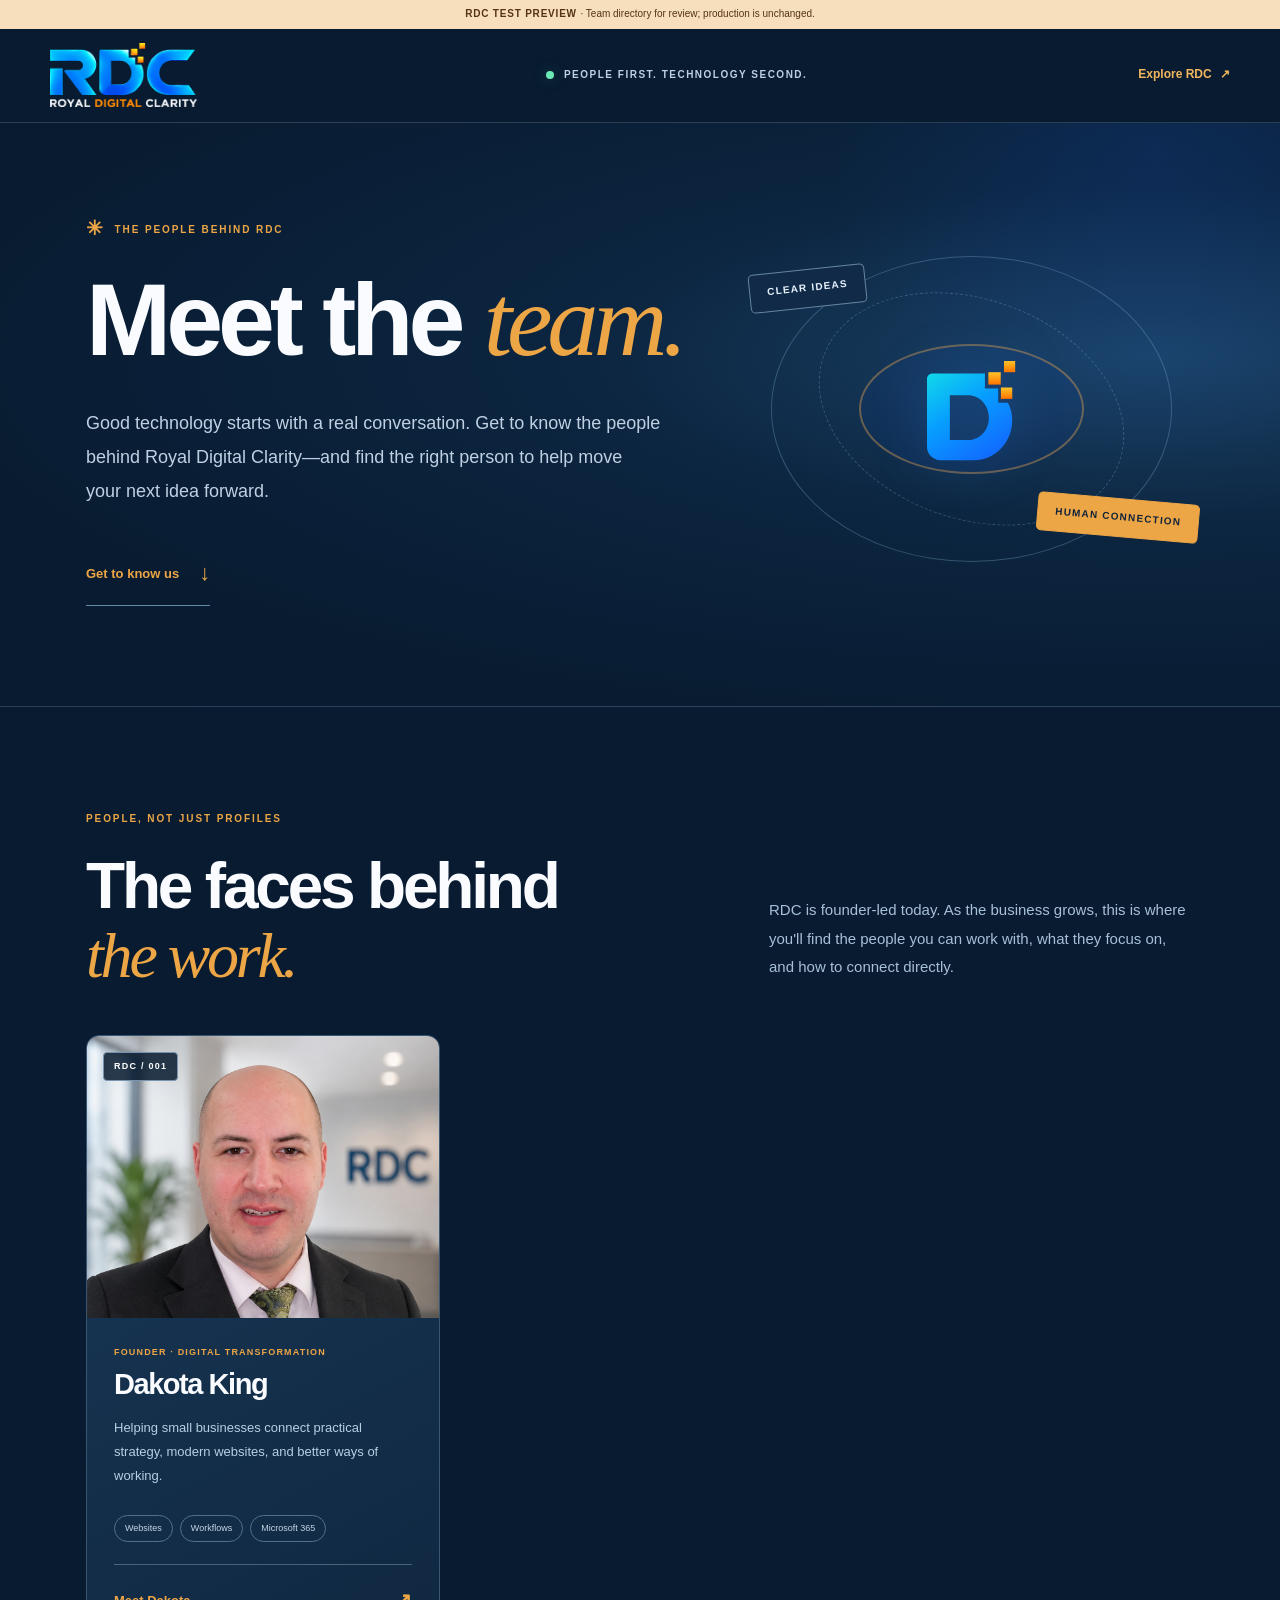
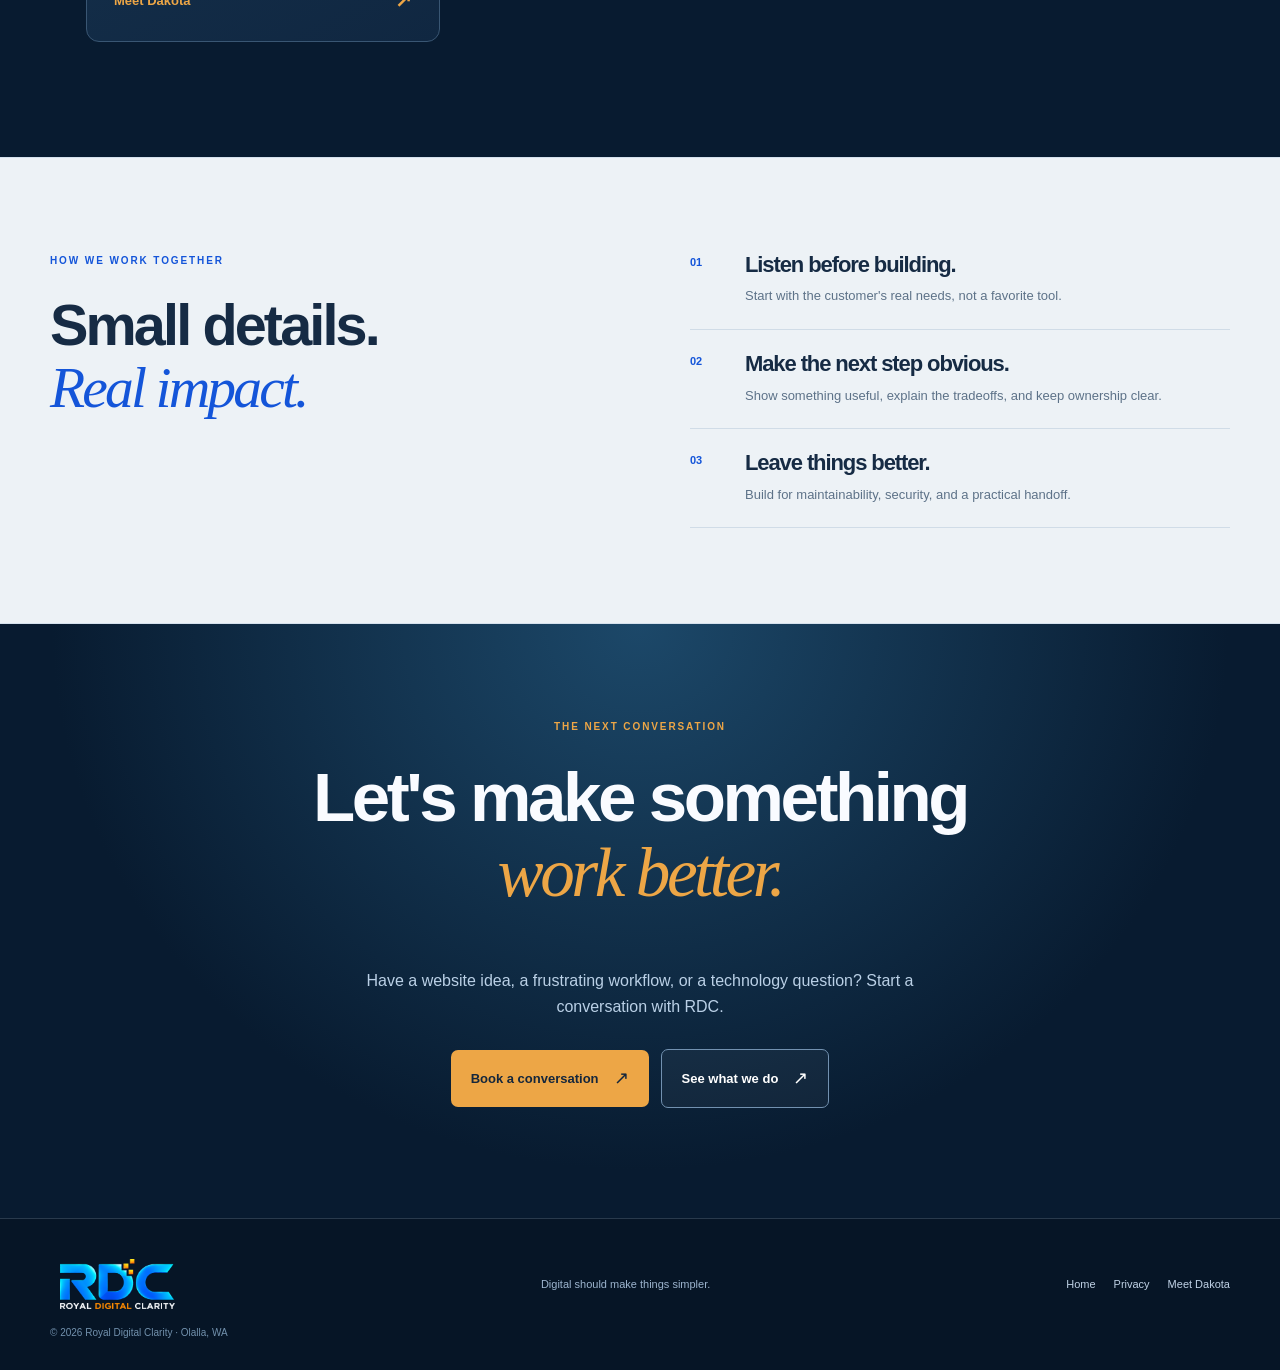
==== commit 26286af8: "Address public acceptance feedback: brand orange, enterprise background, domain intake, digital key" ====
--- a/connect/index.html
+++ b/connect/index.html
@@ -63,7 +63,7 @@
           </div>
         </article>
       </div>
-      <p class="team-note">A growing directory, not a list of imaginary employees. Additional team members will appear here as their profiles are approved.</p>
+      
     </section>
     <section class="team-values" aria-labelledby="values-heading">
       <div class="team-values-inner">
--- a/connect/connect.css
+++ b/connect/connect.css
@@ -1,4 +1,4 @@
-:root{--navy:#081b30;--navy-2:#112d4b;--ink:#17283e;--blue:#1455d9;--gold:#ffd43b;--white:#f9fbff;--muted:#a8bdd4;--line:rgba(181,206,231,.2)}
+:root{--navy:#081b30;--navy-2:#112d4b;--ink:#17283e;--blue:#1455d9;--gold:#eda646;--white:#f9fbff;--muted:#a8bdd4;--line:rgba(181,206,231,.2)}
 *{box-sizing:border-box}
 html{scroll-behavior:smooth}
 body{margin:0;font:16px/1.65 "Segoe UI",Arial,sans-serif;color:var(--white);background:var(--navy)}
@@ -10,20 +10,20 @@
 a:focus-visible,button:focus-visible{outline:3px solid var(--gold);outline-offset:5px}
 .skip{position:fixed;top:-100px;left:10px;padding:10px 15px;background:var(--gold);color:var(--ink);z-index:100;text-decoration:none}
 .skip:focus{top:10px}
-.preview-ribbon{text-align:center;background:#f4e7a1;color:#382f09;padding:6px 15px;font-size:10px;font-weight:800;letter-spacing:.08em}
+.preview-ribbon{text-align:center;background:#f7dfbd;color:#563314;padding:6px 15px;font-size:10px;font-weight:800;letter-spacing:.08em}
 .preview-ribbon span{font-weight:500;letter-spacing:0}
 .topbar{min-height:94px;display:flex;align-items:center;justify-content:space-between;gap:20px;padding:13px max(40px,calc((100vw - 1180px)/2));border-bottom:1px solid var(--line);background:var(--navy)}
 .home-link img{width:165px;height:64px;object-fit:contain;object-position:left}
 .topbar-note{display:flex;align-items:center;gap:10px;font-size:10px;letter-spacing:.15em;font-weight:750;color:#bcd1e6}
 .signal,.card-dot{display:inline-block;width:8px;height:8px;border-radius:50%;background:#6beab7;box-shadow:0 0 16px #6beab744}
-.topbar-back{text-decoration:none;font-size:12px;font-weight:700;color:#f4d464}
+.topbar-back{text-decoration:none;font-size:12px;font-weight:700;color:#f2b65e}
 .topbar-back span{margin-left:5px}
 .intro{isolation:isolate;position:relative;overflow:hidden;background:radial-gradient(ellipse at 80% 45%,#193e65 0%,#0d2643 34%,#081b30 70%);border-bottom:1px solid var(--line)}
 .ambient{position:absolute;pointer-events:none;z-index:-1;border-radius:50%;filter:blur(4px);opacity:.24}
 .ambient-one{height:540px;width:540px;background:radial-gradient(circle,#1455d9 0%,transparent 67%);top:-260px;right:-100px}
-.ambient-two{height:490px;width:490px;background:radial-gradient(circle,#ffd43b 0%,transparent 67%);left:-300px;bottom:-300px;opacity:.08}
+.ambient-two{height:490px;width:490px;background:radial-gradient(circle,#eda646 0%,transparent 67%);left:-300px;bottom:-300px;opacity:.08}
 .intro-shell{max-width:1180px;margin:auto;min-height:630px;display:grid;grid-template-columns:1.12fr .88fr;align-items:center;gap:76px;padding:72px 36px 94px}
-.eyebrow{color:#ffd43b;font-size:10px;line-height:1.5;font-weight:800;letter-spacing:.19em;margin:0 0 26px}
+.eyebrow{color:#eda646;font-size:10px;line-height:1.5;font-weight:800;letter-spacing:.19em;margin:0 0 26px}
 .spark{font-size:20px;vertical-align:-2px;margin-right:5px}
 .intro h1{font-size:clamp(3.6rem,6.8vw,6.9rem);font-weight:650;letter-spacing:-.07em;line-height:.99;margin-bottom:29px}
 em{font-family:Georgia,"Times New Roman",serif;color:var(--gold);font-weight:400}
@@ -35,14 +35,14 @@
 .action span{font-size:18px;font-weight:400}
 .action svg{width:21px;height:21px;fill:none;stroke:currentColor;stroke-width:1.8;stroke-linecap:round;stroke-linejoin:round}
 .action-primary{background:var(--gold);color:#15273c}
-.action-primary:hover{background:#ffe26b}
+.action-primary:hover{background:#f6bb6c}
 .action-outline{border:1px solid #7291b0;background:rgba(255,255,255,.035);color:#fff}
 .action-outline:hover{background:rgba(255,255,255,.09)}
 .micro-actions{display:flex;flex-wrap:wrap;gap:24px;margin-top:20px}
 .micro-actions a,.micro-actions button{padding:5px 0;background:transparent;border:0;color:#a6c2e2;text-decoration:none;font-size:12px;line-height:1.7}
 .micro-actions a:hover,.micro-actions button:hover{color:var(--gold);text-decoration:underline}
 .micro-actions span{margin-right:6px}
-.share-status{min-height:21px;margin:6px 0 0;color:#e9d58a;font-size:11px}
+.share-status{min-height:21px;margin:6px 0 0;color:#efbc80;font-size:11px}
 .profile-stage{position:relative;min-width:0;display:grid;place-items:center;padding:20px 0 34px}
 .orbit{position:absolute;border:1px solid rgba(139,180,224,.19);border-radius:50%;pointer-events:none}
 .orbit-one{width:495px;height:495px;transform:rotate(-15deg);border-style:dashed}
@@ -55,7 +55,7 @@
 .portrait-wrap{margin:17px 0 20px;border-radius:10px;overflow:hidden;max-height:286px;background:#284766}
 .portrait-wrap img{width:100%;height:286px;object-fit:cover;object-position:50% 25%;filter:saturate(.88)}
 .card-identity{display:flex;align-items:center;justify-content:space-between;gap:12px;padding-bottom:23px}
-.card-identity p{color:#ffd43b;font-size:9px;letter-spacing:.14em;font-weight:800;margin:0 0 9px}
+.card-identity p{color:#eda646;font-size:9px;letter-spacing:.14em;font-weight:800;margin:0 0 9px}
 .card-identity h2{font-size:29px;color:#fff;margin:0 0 5px}
 .card-identity span{display:block;color:#b1c7de;font-size:10px}
 .card-mark{width:49px;height:56px;object-fit:contain;flex:0 0 auto}
@@ -64,7 +64,7 @@
 .floating-note{position:absolute;z-index:2;right:-26px;bottom:0;display:flex;align-items:center;gap:13px;background:var(--gold);color:#192a3a;padding:17px 21px;border-radius:9px;box-shadow:0 18px 50px #0005;transform:rotate(-3deg)}
 .floating-note>span{font-size:23px}
 .floating-note strong{font-size:12px;line-height:1.35;display:block}
-.floating-note small{display:block;font-size:8px;color:#645b3c;margin-top:5px}
+.floating-note small{display:block;font-size:8px;color:#704920;margin-top:5px}
 .statement{background:#0c223b;padding:61px 24px;border-bottom:1px solid var(--line);text-align:center}
 .statement-shell{max-width:870px;margin:auto}
 .statement p{font-size:10px;letter-spacing:.19em;color:#8faaca;font-weight:700;margin-bottom:22px}
@@ -76,14 +76,14 @@
 .section-top p:last-child{max-width:640px;color:#b0c4da;line-height:1.85;font-size:15px}
 .service-grid{display:grid;grid-template-columns:repeat(3,minmax(0,1fr));gap:16px}
 .service-card{display:flex;flex-direction:column;min-height:358px;background:linear-gradient(155deg,#172f4b,#0c2139);border:1px solid #2b4663;border-radius:13px;padding:28px;text-decoration:none;transition:border-color .2s ease,transform .2s ease}
-.service-card:hover{transform:translateY(-5px);border-color:#ffd43b}
+.service-card:hover{transform:translateY(-5px);border-color:#eda646}
 .service-number{display:flex;justify-content:space-between;color:#95b4d1;font-size:10px;letter-spacing:.14em;font-weight:750}
 .service-number span{font-size:18px}
 .service-icon{width:58px;height:58px;display:grid;place-items:center;margin:20px 0 27px;border-radius:15px;background:#1b3f67}
-.service-icon svg{width:36px;height:36px;stroke:#ffd43b;stroke-width:2;fill:none;stroke-linecap:round;stroke-linejoin:round}
+.service-icon svg{width:36px;height:36px;stroke:#eda646;stroke-width:2;fill:none;stroke-linecap:round;stroke-linejoin:round}
 .service-card h3{font-size:24px;margin-bottom:12px}
 .service-card p{font-size:13px;line-height:1.8;color:#a8bfd8;flex:1;margin-bottom:22px}
-.service-link{display:flex;justify-content:space-between;gap:10px;color:#ffd43b;font-size:11px;font-weight:700}
+.service-link{display:flex;justify-content:space-between;gap:10px;color:#eda646;font-size:11px;font-weight:700}
 .service-link span{font-size:19px}
 .experience{background:#f3f6f8;color:#172c44;padding:100px 36px}
 .experience-shell{max-width:1180px;margin:auto;display:grid;grid-template-columns:1.03fr .97fr;gap:100px;align-items:center}
@@ -117,9 +117,17 @@
 .footer p{font-size:11px;margin:0;color:#9db5cf}
 .footer>div{display:flex;flex-wrap:wrap;gap:18px}
 .footer a{font-size:11px;color:#c0d2e6;text-decoration:none}
-.footer a:hover{color:#ffd43b}
+.footer a:hover{color:#eda646}
 .footer small{width:100%;font-size:10px;color:#7291ad}
 @media(max-width:1100px){.intro-shell{gap:30px}.floating-note{right:-5px}.experience-shell{gap:50px}}
 @media(max-width:800px){.topbar{padding-inline:24px}.topbar-note{display:none}.intro-shell{grid-template-columns:1fr;gap:24px;max-width:650px;padding:66px 24px 75px}.intro-copy{max-width:590px}.intro h1{font-size:clamp(4.4rem,12vw,6rem)}.profile-stage{margin:30px auto 0;max-width:470px;width:100%}.identity-card{width:min(84%,365px)}.floating-note{right:0}.services{padding:75px 24px}.service-grid{grid-template-columns:1fr 1fr}.service-card:last-child{grid-column:1/-1;min-height:300px}.experience-shell{grid-template-columns:1fr;gap:60px}.demo-panel{max-width:540px;width:100%;margin:auto}}
 @media(max-width:560px){.preview-ribbon{font-size:9px;line-height:1.6}.preview-ribbon span{display:block}.topbar{min-height:76px;padding:8px 18px}.home-link img{width:135px;height:55px}.topbar-back{font-size:11px}.intro-shell{padding:46px 20px 65px}.eyebrow{font-size:9px;letter-spacing:.13em}.intro h1{font-size:clamp(3.7rem,14vw,5rem)}.intro-lead{font-size:15px;line-height:1.85}.intro-actions{flex-direction:column}.intro-actions .action{width:100%;justify-content:space-between;text-align:left}.micro-actions{justify-content:space-between;gap:15px}.profile-stage{padding-bottom:35px}.identity-card{width:min(90%,360px);transform:rotate(2deg)}.portrait-wrap,.portrait-wrap img{height:235px}.card-identity h2{font-size:25px}.card-bottom{font-size:6px}.floating-note{padding:12px 14px;right:0;bottom:2px}.floating-note strong{font-size:10px}.floating-note small{font-size:7px}.orbit-one{width:380px;height:380px}.orbit-two{width:280px;height:280px}.statement{padding:55px 20px}.services{padding:65px 20px}.section-top h2{font-size:3rem}.service-grid{grid-template-columns:1fr}.service-card,.service-card:last-child{grid-column:auto;min-height:290px}.service-icon{margin-block:10px 20px}.experience{padding:70px 20px}.experience h2{font-size:3.4rem}.experience .action{width:100%;justify-content:space-between;text-align:left}.demo-steps{padding:15px}.demo-steps>div{padding:13px 12px;min-height:112px}.demo-steps span{font-size:18px}.demo-tag{padding:0 15px 20px}.final-cta{padding:77px 20px}.final-cta h2{font-size:3.3rem}.footer{padding:30px 20px 25px;justify-content:flex-start}.footer p{width:100%}}
 @media(prefers-reduced-motion:reduce){html{scroll-behavior:auto}*,*:before,*:after{transition:none!important;animation:none!important}}
+
+/* Profile-level navigation for the team directory */
+.profile-breadcrumb{max-width:1180px;margin:0 auto;padding:21px 36px 0;color:#b2c9df;font-size:12px;display:flex;gap:11px;align-items:center}
+.profile-breadcrumb a{color:#eda646;text-decoration:none;font-weight:700}
+.profile-breadcrumb a:hover{text-decoration:underline}
+.profile-breadcrumb span[aria-current=page]{color:#d8e5f3}
+@media(max-width:800px){.profile-breadcrumb{padding:20px 24px 0}}
+@media(max-width:560px){.profile-breadcrumb{padding:16px 20px 0;font-size:11px}}
--- a/connect/team.css
+++ b/connect/team.css
@@ -0,0 +1,57 @@
+/* Meet the Team directory. Profile pages continue to use connect.css. */
+.team-hero{position:relative;overflow:hidden;background:radial-gradient(ellipse at 90% 40%,#1b4368 0%,#0c2540 35%,#081b30 78%);border-bottom:1px solid var(--line)}
+.team-hero-inner{max-width:1180px;min-height:565px;margin:auto;display:grid;grid-template-columns:1.15fr .85fr;align-items:center;gap:60px;padding:90px 36px 100px}
+.team-glow{position:absolute;top:-300px;right:-200px;width:650px;height:650px;border-radius:50%;background:radial-gradient(circle,#1455d925,transparent 70%);pointer-events:none}
+.team-hero-copy{position:relative;z-index:1}
+.team-hero h1{font-size:clamp(4.4rem,8vw,8rem);font-weight:650;line-height:1;margin-bottom:34px}
+.team-lead{max-width:575px;font-size:18px;line-height:1.9;color:#bfd0e2}
+.team-scroll-link{display:inline-flex;gap:20px;align-items:center;margin-top:16px;padding:13px 0;text-decoration:none;border-bottom:1px solid #6689a5;font-size:13px;font-weight:700;color:#eda646}
+.team-scroll-link span{font-size:22px}
+.team-scroll-link:hover{border-color:#eda646}
+.team-hero-art{height:350px;position:relative;display:grid;place-items:center}
+.team-art-ring{position:absolute;border-radius:50%;border:1px solid #7fadd255;inset:22px}
+.team-art-ring.ring-b{inset:65px;border-style:dashed;transform:rotate(20deg)}
+.team-art-ring.ring-c{inset:110px;border:2px solid #eda64666;background:#1455d911}
+.team-art-core{position:relative;width:115px;height:136px;display:grid;place-items:center;filter:drop-shadow(0 0 25px #2f80ec40)}
+.team-art-core img{object-fit:contain;width:110px;height:125px}
+.team-art-tag{position:absolute;top:35px;left:0;transform:rotate(-6deg);border:1px solid #6785a3;background:#102a47;padding:10px 17px;border-radius:5px;color:#e8f3ff;font-size:10px;font-weight:750;letter-spacing:.12em}
+.team-art-tag.tag-two{top:auto;left:auto;right:-5px;bottom:48px;transform:rotate(5deg);color:#11243b;background:#eda646;border-color:#eda646}
+.team-section{max-width:1180px;margin:auto;padding:104px 36px 115px}
+.team-section-heading{display:flex;justify-content:space-between;gap:50px;align-items:end;margin-bottom:45px}
+.team-section-heading h2{font-size:clamp(2.8rem,5vw,4.9rem);margin:0}
+.team-section-heading>p{font-size:15px;color:#a8c0d6;line-height:1.9;max-width:425px;margin:0 0 8px}
+.people-grid{display:grid;grid-template-columns:repeat(3,minmax(0,1fr));gap:23px;align-items:stretch}
+.person-card{min-width:0;display:flex;flex-direction:column;background:linear-gradient(152deg,#193956,#102741);border:1px solid #395673;border-radius:13px;overflow:hidden;transition:transform .2s,border-color .2s}
+.person-card:hover{border-color:#eda646;transform:translateY(-4px)}
+.person-photo{position:relative;display:block;background:#173450;overflow:hidden;aspect-ratio:5/4}
+.person-photo img{width:100%;height:100%;object-fit:cover;object-position:center 25%;transition:transform .3s}
+.person-card:hover .person-photo img{transform:scale(1.035)}
+.person-photo-label{position:absolute;top:16px;left:16px;font-size:9px;letter-spacing:.14em;font-weight:800;background:#081b30d9;color:#fff;padding:6px 10px;border:1px solid #7893ad;border-radius:4px}
+.person-details{padding:27px 27px 24px;display:flex;flex-direction:column;flex:1}
+.person-role{font-size:9px;color:#eda646;font-weight:750;letter-spacing:.13em;margin-bottom:10px}
+.person-details h3{font-size:29px;margin-bottom:15px}
+.person-details>p:not(.person-role){color:#b8cee3;font-size:13px;line-height:1.85;flex:1}
+.person-specialties{display:flex;gap:7px;flex-wrap:wrap;padding:14px 0 22px}
+.person-specialties span{font-size:9px;color:#c5d6e5;border:1px solid #53708a;border-radius:100px;padding:5px 10px}
+.person-cta{display:flex;justify-content:space-between;align-items:center;gap:10px;padding-top:19px;border-top:1px solid #48647d;font-size:13px;font-weight:750;color:#eda646;text-decoration:none}
+.person-cta span{font-size:20px}
+.person-cta:hover{text-decoration:underline}
+.team-note{font-size:12px;color:#88a5c2;line-height:1.85;margin:28px 0 0}
+.team-values{background:#edf2f6;color:#162b44;border-top:1px solid #d5e1ed;border-bottom:1px solid #d5e1ed;padding:95px 36px}
+.team-values-inner{max-width:1180px;margin:auto;display:grid;grid-template-columns:1fr 1fr;gap:100px}
+.team-values .eyebrow{color:#1455d9}
+.team-values h2{font-size:clamp(2.7rem,4.5vw,4.7rem)}
+.team-values h2 em{color:#1455d9}
+.team-values-list>div{display:grid;grid-template-columns:40px 1fr;gap:15px;padding:22px 0;border-bottom:1px solid #d0dce7}
+.team-values-list>div:first-child{padding-top:0}
+.team-values-list>div>span{font-size:11px;font-weight:700;color:#1455d9}
+.team-values-list h3{font-size:22px;margin-bottom:9px}
+.team-values-list p{font-size:13px;color:#5d7288;margin-bottom:0}
+.team-end{text-align:center;padding:95px 20px 110px;background:radial-gradient(ellipse at center top,#1c4869,#081b30 65%)}
+.team-end h2{font-size:clamp(3rem,5.4vw,5.5rem)}
+.team-end>p:not(.eyebrow){max-width:560px;margin:0 auto 28px;color:#bad0e6}
+.team-end-actions{display:flex;justify-content:center;align-items:center;flex-wrap:wrap;gap:12px}
+@media(max-width:1000px){.team-hero-inner{gap:20px}.team-hero-art{transform:scale(.85)}.people-grid{grid-template-columns:repeat(2,minmax(0,1fr))}.team-values-inner{gap:45px}}
+@media(max-width:740px){.team-hero-inner{display:block;padding:66px 25px}.team-hero h1{font-size:clamp(4.2rem,13vw,6rem)}.team-hero-art{height:235px;max-width:310px;margin:28px auto 0;transform:scale(.83)}.team-section{padding:75px 24px 85px}.team-section-heading{display:block}.team-section-heading>p{margin-top:22px}.team-values-inner{display:block}.team-values-list{margin-top:40px}}
+@media(max-width:560px){.team-hero-inner{padding:55px 20px 65px}.team-hero h1{font-size:clamp(4rem,15vw,5.5rem);margin-bottom:24px}.team-lead{font-size:15px}.team-hero-art{margin:15px auto 0}.team-section{padding:70px 20px 75px}.team-section-heading h2{font-size:3rem}.team-section-heading>p{font-size:14px}.people-grid{grid-template-columns:1fr}.person-card{max-width:450px}.team-values{padding:65px 20px}.team-values h2{font-size:3rem}.team-end{padding:80px 20px}.team-end h2{font-size:3rem}.team-end-actions{flex-direction:column}.team-end-actions .action{width:100%;max-width:450px;justify-content:space-between}}
+@media(prefers-reduced-motion:reduce){.person-card,.person-photo img{transition:none!important}}
